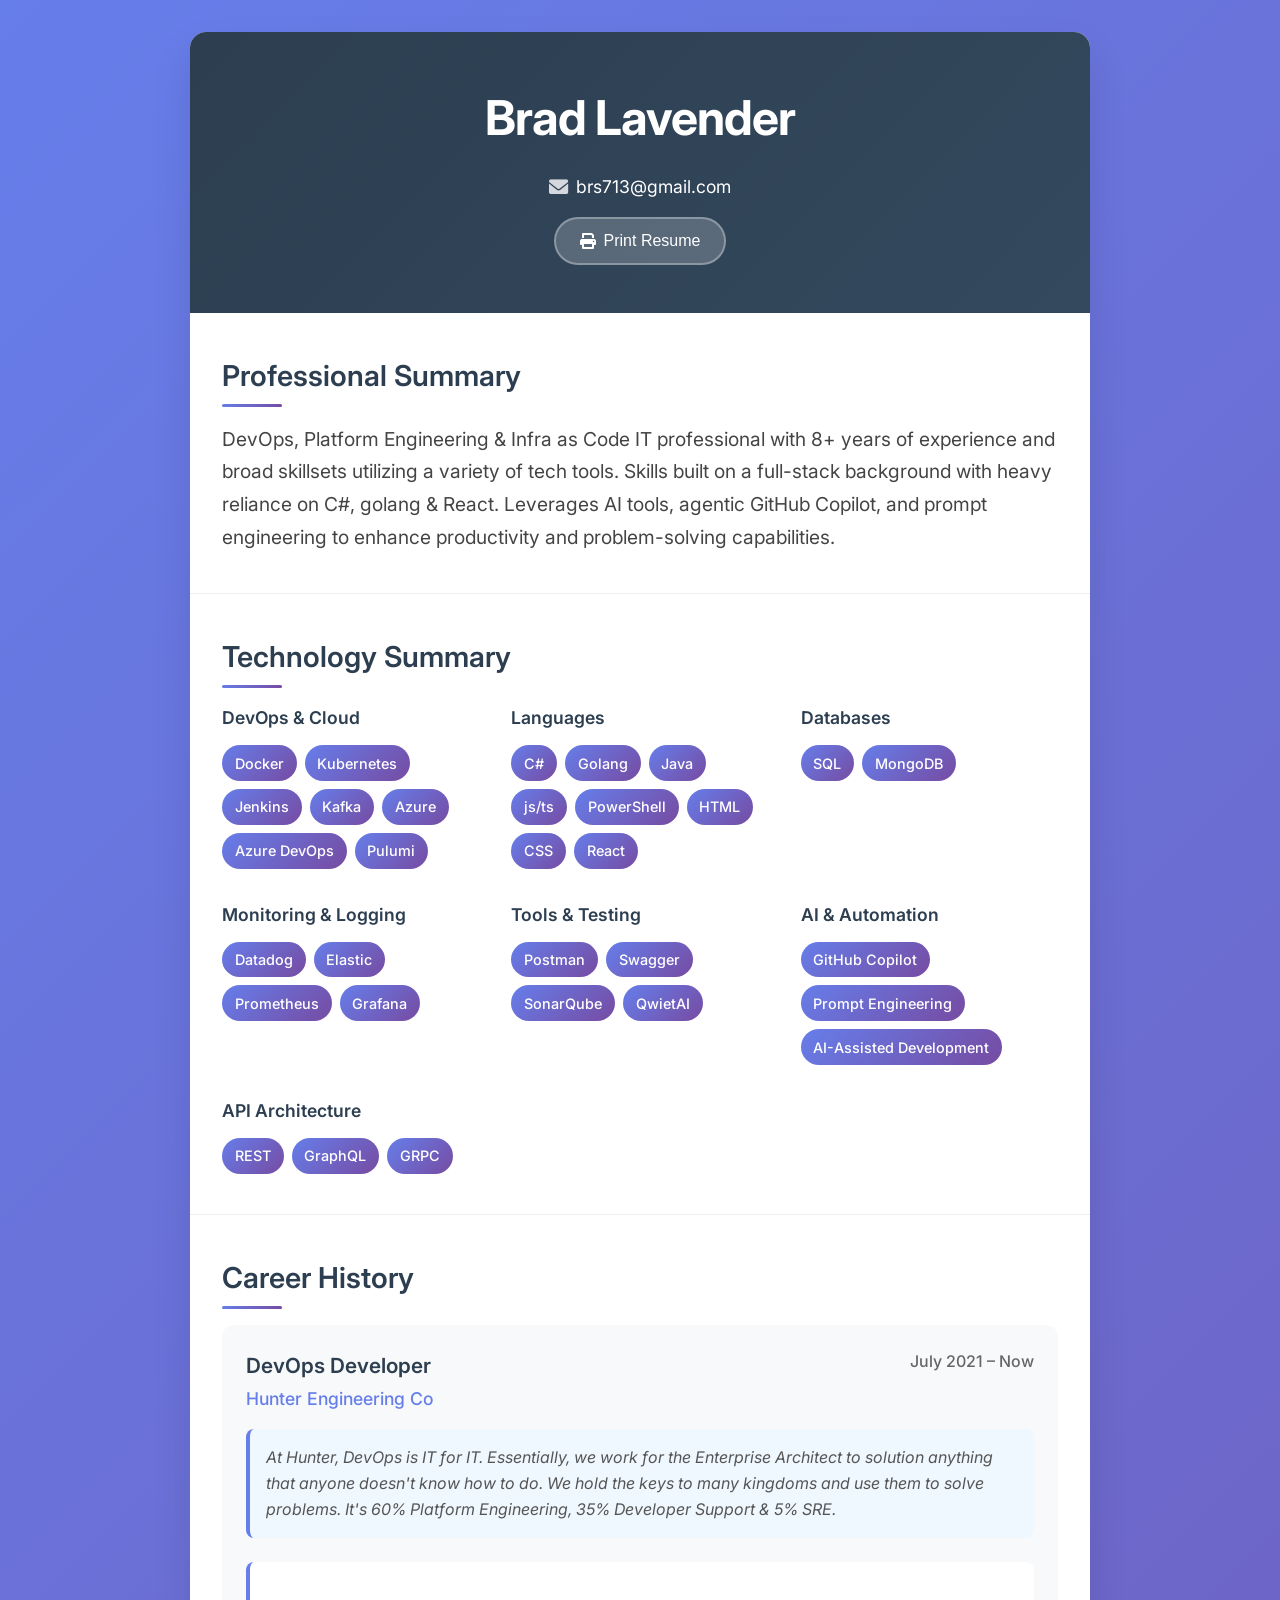
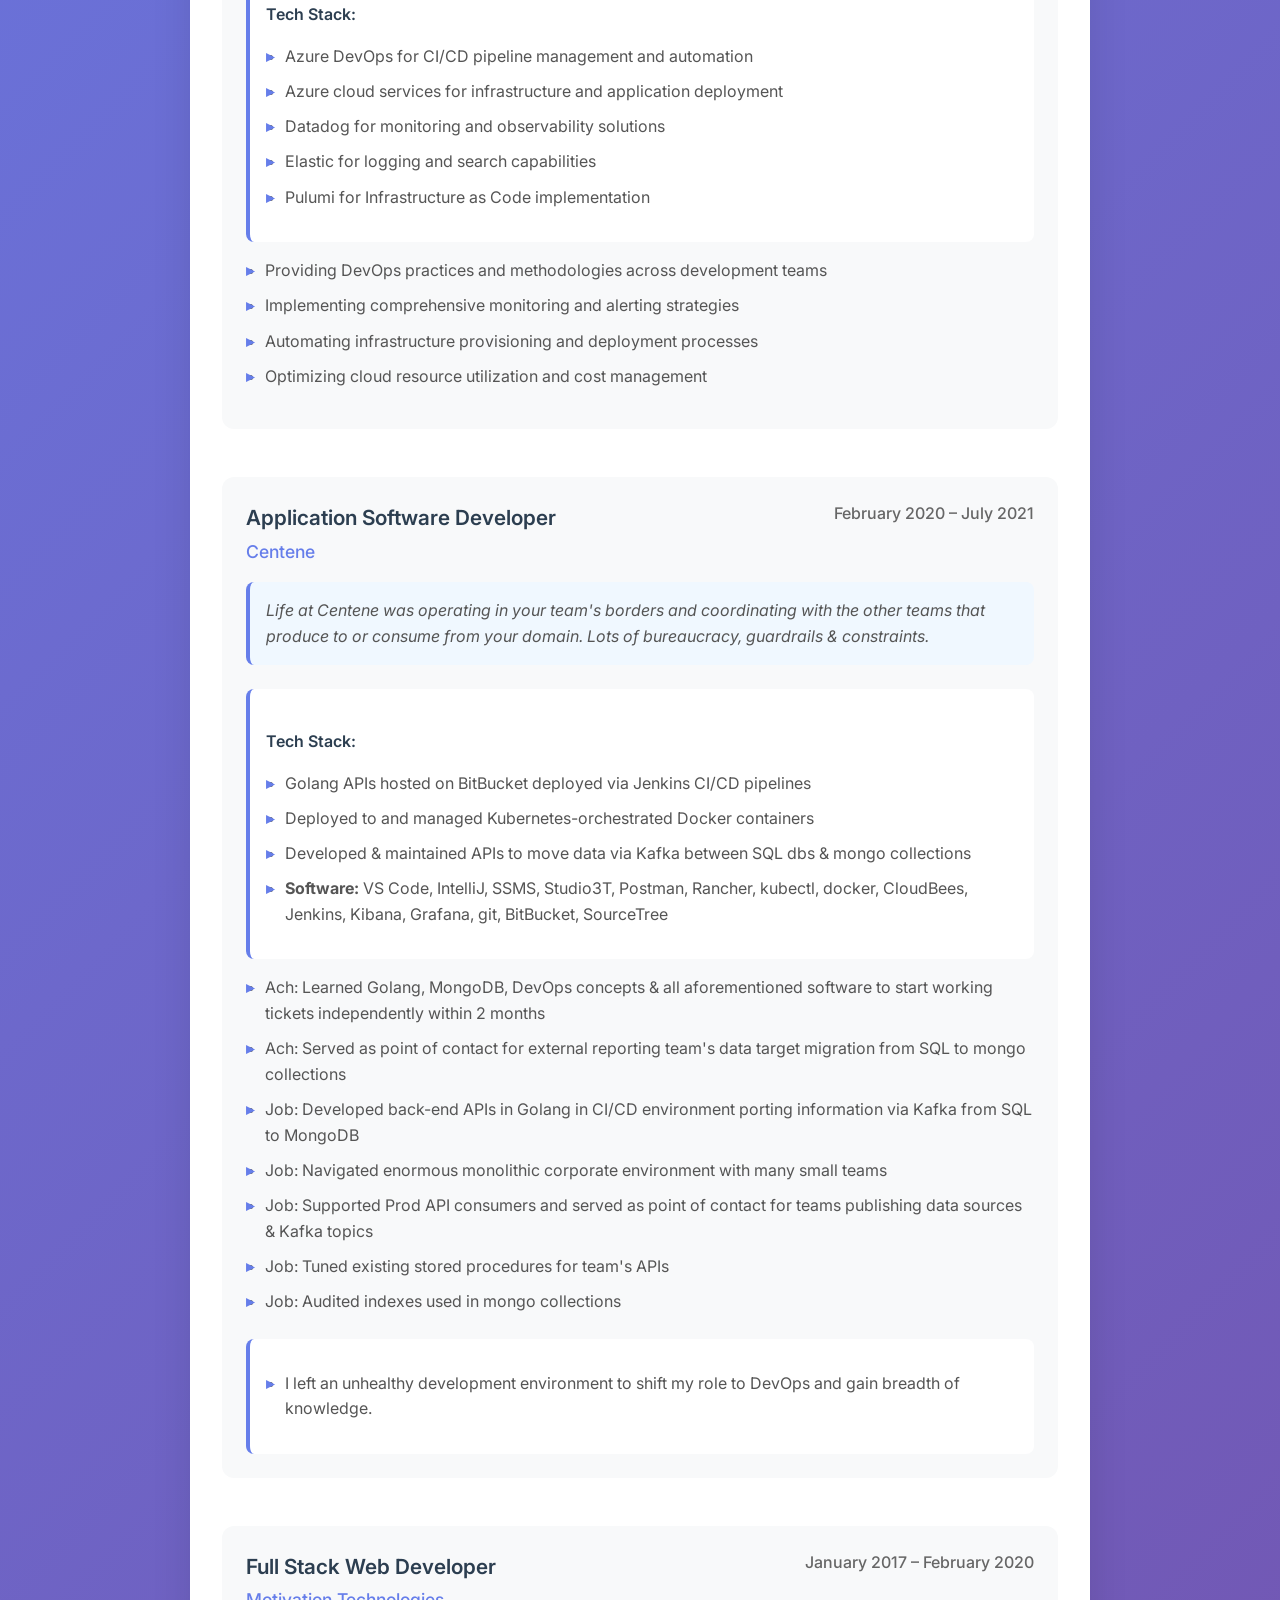
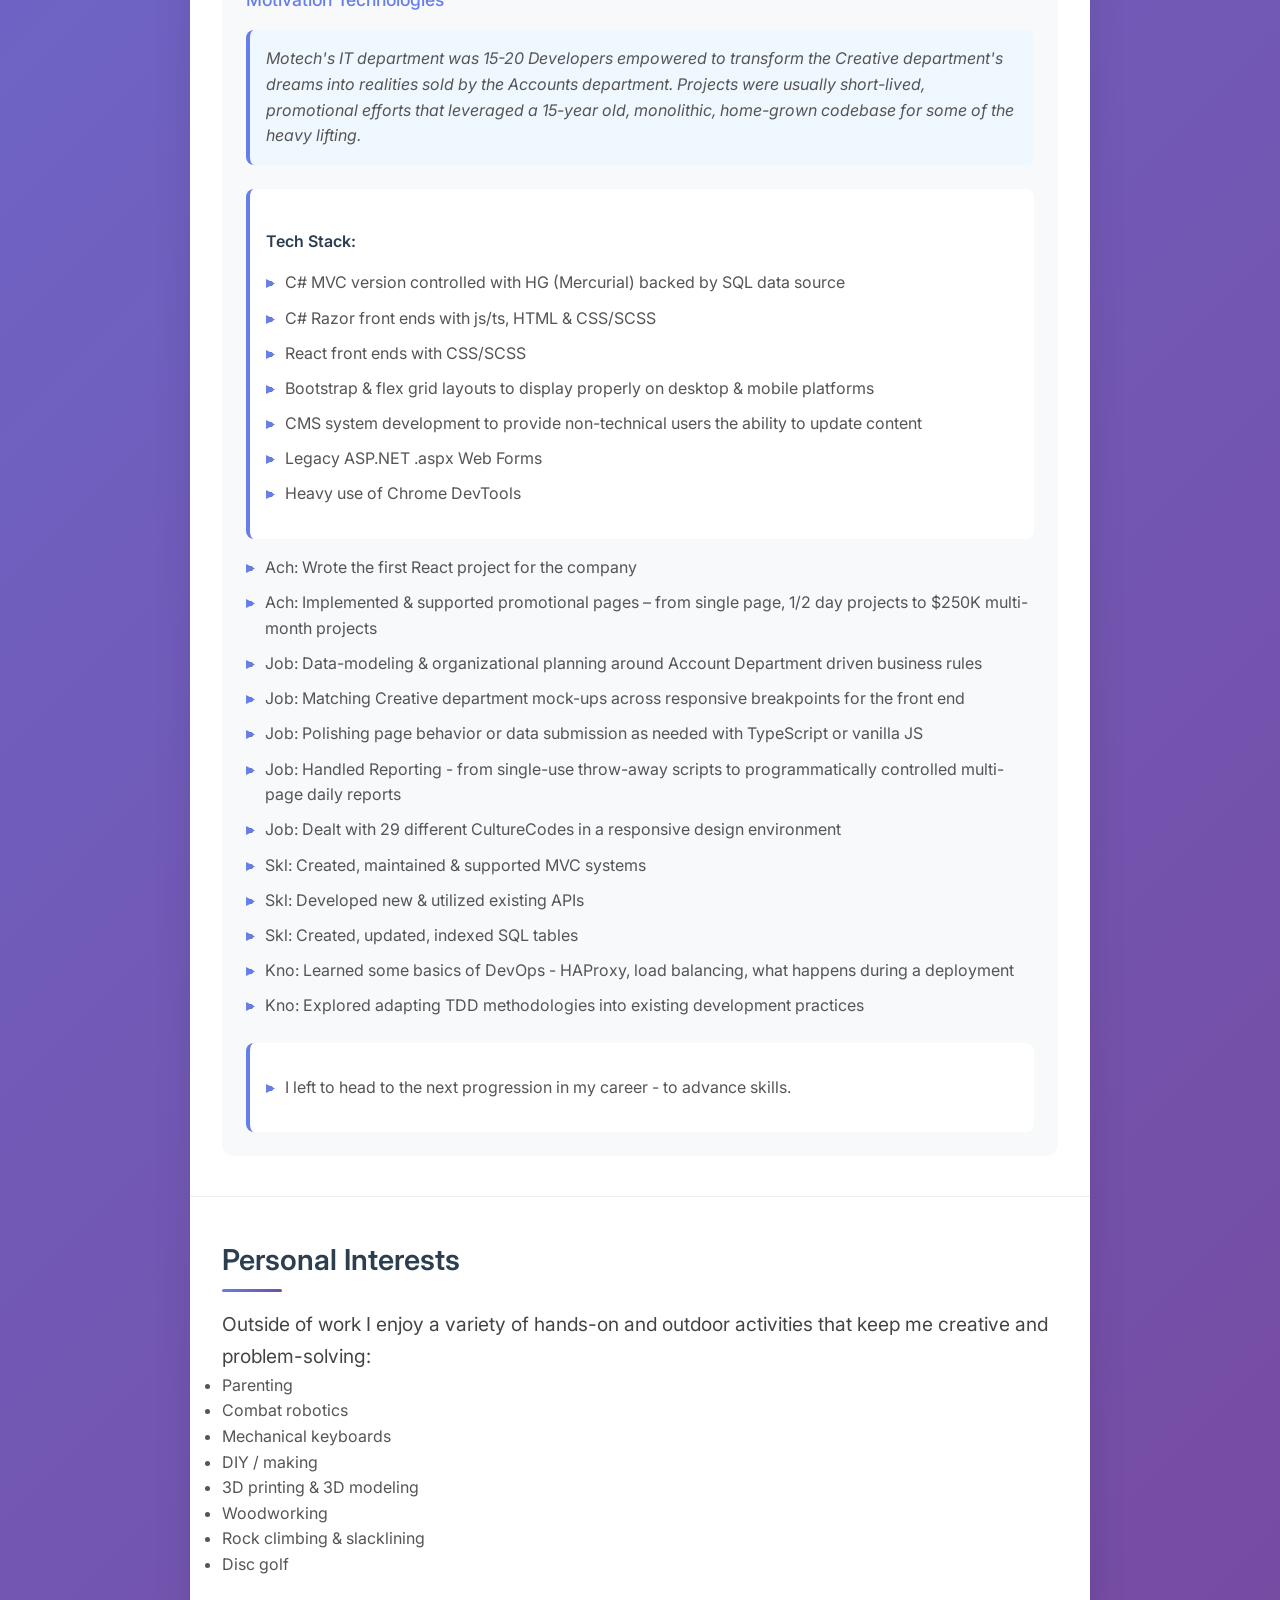
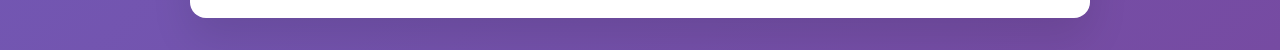
==== index.html @ 0de9e78f "updated" ====
<!DOCTYPE html>
<html lang="en">
<head>
    <meta charset="UTF-8">
    <meta name="viewport" content="width=device-width, initial-scale=1.0">
    <title>Brad Lavender - Full-Stack Developer</title>
    <link rel="stylesheet" href="styles.css">
    <link href="https://fonts.googleapis.com/css2?family=Inter:wght@300;400;500;600;700&display=swap" rel="stylesheet">
    <link rel="stylesheet" href="https://cdnjs.cloudflare.com/ajax/libs/font-awesome/6.0.0/css/all.min.css">
</head>
<body>
    <div class="container">
        <!-- Header Section -->
        <header class="header">
            <div class="header-content">
                <h1 class="name">Brad Lavender</h1>
                <div class="contact-info">
                    <div class="contact-item">
                        <i class="fas fa-envelope"></i>
                        <a href="mailto:brs713@gmail.com">brs713@gmail.com</a>
                    </div>
                </div>
            </div>
        </header>

        <!-- Professional Summary Section -->
        <section class="section">
            <h2 class="section-title">Professional Summary</h2>
            <div class="section-content">
                <p class="summary-text">
                    DevOps, Platform Engineering & Infra as Code IT professional with 8+ years of experience and broad skillsets utilizing a variety of tech tools. Skills built on a full-stack background with heavy reliance on C#, golang & React. Leverages AI tools, agentic GitHub Copilot, and prompt engineering to enhance productivity and problem-solving capabilities.
                </p>
            </div>
        </section>

        <!-- Technology Summary Section -->
        <section class="section">
            <h2 class="section-title">Technology Summary</h2>
            <div class="section-content">
                <div class="tech-grid">
                    <div class="tech-category">
                        <h3>DevOps & Cloud</h3>
                        <div class="tech-tags">
                            <span class="tech-tag">Docker</span>
                            <span class="tech-tag">Kubernetes</span>
                            <span class="tech-tag">Jenkins</span>
                            <span class="tech-tag">Kafka</span>
                            <span class="tech-tag">Azure</span>
                            <span class="tech-tag">Azure DevOps</span>
                            <span class="tech-tag">Pulumi</span>
                        </div>
                    </div>
                    <div class="tech-category">
                        <h3>Languages</h3>
                        <div class="tech-tags">
                            <span class="tech-tag">C#</span>
                            <span class="tech-tag">Golang</span>
                            <span class="tech-tag">Java</span>
                            <span class="tech-tag">js/ts</span>
                            <span class="tech-tag">PowerShell</span>
                            <span class="tech-tag">HTML</span>
                            <span class="tech-tag">CSS</span>
                            <span class="tech-tag">React</span>
                        </div>
                    </div>
                    <div class="tech-category">
                        <h3>Databases</h3>
                        <div class="tech-tags">
                            <span class="tech-tag">SQL</span>
                            <span class="tech-tag">MongoDB</span>
                        </div>
                    </div>
                    <div class="tech-category">
                        <h3>Monitoring & Logging</h3>
                        <div class="tech-tags">
                            <span class="tech-tag">Datadog</span>
                            <span class="tech-tag">Elastic</span>
                            <span class="tech-tag">Prometheus</span>
                            <span class="tech-tag">Grafana</span>
                        </div>
                    </div>
                    <div class="tech-category">
                        <h3>Tools & Testing</h3>
                        <div class="tech-tags">
                            <span class="tech-tag">Postman</span>
                            <span class="tech-tag">Swagger</span>
                            <span class="tech-tag">SonarQube</span>
                            <span class="tech-tag">QwietAI</span>
                        </div>
                    </div>
                    <div class="tech-category">
                        <h3>AI & Automation</h3>
                        <div class="tech-tags">
                            <span class="tech-tag">GitHub Copilot</span>
                            <span class="tech-tag">Prompt Engineering</span>
                            <span class="tech-tag">AI-Assisted Development</span>
                        </div>
                    </div>
                    <div class="tech-category">
                        <h3>API Architecture</h3>
                        <div class="tech-tags">
                            <span class="tech-tag">REST</span>
                            <span class="tech-tag">GraphQL</span>
                            <span class="tech-tag">GRPC</span>
                        </div>
                    </div>
                </div>
            </div>
        </section>

        <!-- Career History Section -->
        <section class="section">
            <h2 class="section-title">Career History</h2>
            <div class="section-content">
                <!-- Hunter Engineering Co Position -->
                <div class="job">
                    <div class="job-header">
                        <div class="job-title-company">
                            <h3 class="job-title">DevOps Developer</h3>
                            <h4 class="company">Hunter Engineering Co</h4>
                        </div>
                        <div class="job-date">July 2021 – Now</div>
                    </div>
                    <div class="job-content">
                        <p class="job-description">
                            At Hunter, DevOps is IT for IT. Essentially, we work for the Enterprise Architect to solution anything that anyone doesn't know how to do. We hold the keys to many kingdoms and use them to solve problems. It's 60% Platform Engineering, 35% Developer Support & 5% SRE.
                        </p>

                        <div class="tech-stack">
                            <h5>Tech Stack:</h5>
                            <ul class="tech-details">
                                <li>Azure DevOps for CI/CD pipeline management and automation</li>
                                <li>Azure cloud services for infrastructure and application deployment</li>
                                <li>Datadog for monitoring and observability solutions</li>
                                <li>Elastic for logging and search capabilities</li>
                                <li>Pulumi for Infrastructure as Code implementation</li>
                            </ul>
                        </div>

                        <ul class="achievements">
                            <li>Providing DevOps practices and methodologies across development teams</li>
                            <li>Implementing comprehensive monitoring and alerting strategies</li>
                            <li>Automating infrastructure provisioning and deployment processes</li>
                            <li>Optimizing cloud resource utilization and cost management</li>
                        </ul>
                    </div>
                </div>

                <!-- Centene Position -->
                <div class="job">
                    <div class="job-header">
                        <div class="job-title-company">
                            <h3 class="job-title">Application Software Developer</h3>
                            <h4 class="company">Centene</h4>
                        </div>
                        <div class="job-date">February 2020 – July 2021</div>
                    </div>
                    <div class="job-content">
                        <p class="job-description">
                            Life at Centene was operating in your team's borders and coordinating with the other teams that produce to or consume from your domain. Lots of bureaucracy, guardrails & constraints.
                        </p>

                        <div class="tech-stack">
                            <h5>Tech Stack:</h5>
                            <ul class="tech-details">
                                <li>Golang APIs hosted on BitBucket deployed via Jenkins CI/CD pipelines</li>
                                <li>Deployed to and managed Kubernetes-orchestrated Docker containers</li>
                                <li>Developed & maintained APIs to move data via Kafka between SQL dbs & mongo collections</li>
                                <li><strong>Software:</strong> VS Code, IntelliJ, SSMS, Studio3T, Postman, Rancher, kubectl, docker, CloudBees, Jenkins, Kibana, Grafana, git, BitBucket, SourceTree</li>
                            </ul>
                        </div>

                        <ul class="achievements">
                            <li>Ach:  Learned Golang, MongoDB, DevOps concepts & all aforementioned software to start working tickets independently within 2 months</li>
                            <li>Ach:  Served as point of contact for external reporting team's data target migration from SQL to mongo collections</li>
                            <li>Job:  Developed back-end APIs in Golang in CI/CD environment porting information via Kafka from SQL to MongoDB</li>
                            <li>Job:  Navigated enormous monolithic corporate environment with many small teams</li>
                            <li>Job:  Supported Prod API consumers and served as point of contact for teams publishing data sources & Kafka topics</li>
                            <li>Job:  Tuned existing stored procedures for team's APIs</li>
                            <li>Job:  Audited indexes used in mongo collections</li>
                        </ul>
                        <div class="tech-stack">
                            <ul class="achievements">
                                <li>I left an unhealthy development environment to shift my role to DevOps and gain breadth of knowledge.</li>
                            </ul>
                        </div>
                    </div>
                </div>

                <!-- Motivation Technologies Position -->
                <div class="job">
                    <div class="job-header">
                        <div class="job-title-company">
                            <h3 class="job-title">Full Stack Web Developer</h3>
                            <h4 class="company">Motivation Technologies</h4>
                        </div>
                        <div class="job-date">January 2017 – February 2020</div>
                    </div>
                    <div class="job-content">
                        <p class="job-description">
                            Motech's IT department was 15-20 Developers empowered to transform the Creative department's dreams into realities sold by the Accounts department. Projects were usually short-lived, promotional efforts that leveraged a 15-year old, monolithic, home-grown codebase for some of the heavy lifting.
                        </p>

                        <div class="tech-stack">
                            <h5>Tech Stack:</h5>
                            <ul class="tech-details">
                                <li>C# MVC version controlled with HG (Mercurial) backed by SQL data source</li>
                                <li>C# Razor front ends with js/ts, HTML & CSS/SCSS</li>
                                <li>React front ends with CSS/SCSS</li>
                                <li>Bootstrap & flex grid layouts to display properly on desktop & mobile platforms</li>
                                <li>CMS system development to provide non-technical users the ability to update content</li>
                                <li>Legacy ASP.NET .aspx Web Forms</li>
                                <li>Heavy use of Chrome DevTools</li>
                            </ul>
                        </div>

                        <ul class="achievements">
                            <li>Ach:  Wrote the first React project for the company</li>
                            <li>Ach:  Implemented & supported promotional pages – from single page, 1/2 day projects to $250K multi-month projects</li>
                            <li>Job:  Data-modeling & organizational planning around Account Department driven business rules</li>
                            <li>Job:  Matching Creative department mock-ups across responsive breakpoints for the front end</li>
                            <li>Job:  Polishing page behavior or data submission as needed with TypeScript or vanilla JS</li>
                            <li>Job:  Handled Reporting - from single-use throw-away scripts to programmatically controlled multi-page daily reports</li>
                            <li>Job:  Dealt with 29 different CultureCodes in a responsive design environment</li>
                            <li>Skl:  Created, maintained & supported MVC systems</li>
                            <li>Skl:  Developed new & utilized existing APIs</li>
                            <li>Skl:  Created, updated, indexed SQL tables</li>
                            <!-- <li>Developing needed queries and passing data through the service layer via new or existing APIs</li> -->
                            <!-- <li>Assembling API-retrieved data in the controller to a view model to C# Razor partials & helpers</li> -->
                            <!-- <li>Utilizing APIs to retrieve data from the back-end, formatting & passing to the C# Razor front-end</li> -->
                            <li>Kno:  Learned some basics of DevOps - HAProxy, load balancing, what happens during a deployment</li>
                            <li>Kno:  Explored adapting TDD methodologies into existing development practices</li>
                            <!-- <li>Worked on a small team to field support and new developmental concerns for the largest geographical region</li> -->
                            <!-- <li>Worked with larger interdepartmental teams to address worldwide issues</li> -->
                            <!-- <li>Utilized and developed proprietary CMS tools to facilitate site administration</li> -->
                            <!-- <li>Coded pages with a focus on responsive web design</li> -->
                        </ul>
                        <div class="tech-stack">
                            <ul class="achievements">
                                <li>I left to head to the next progression in my career - to advance skills.</li>
                            </ul>
                        </div>

                    </div>
                </div>
            </div>
                </section>

                <!-- Personal Interests Section -->
                <section class="section">
                    <h2 class="section-title">Personal Interests</h2>
                    <div class="section-content">
                        <p class="summary-text">Outside of work I enjoy a variety of hands-on and outdoor activities that keep me creative and problem-solving:</p>
                        <ul class="hobbies">
                            <li>Parenting</li>
                            <li>Combat robotics</li>
                            <li>Mechanical keyboards</li>
                            <li>DIY / making</li>
                            <li>3D printing &amp; 3D modeling</li>
                            <li>Woodworking</li>
                            <li>Rock climbing &amp; slacklining</li>
                            <li>Disc golf</li>
                        </ul>
                    </div>
                </section>
            </div>

    <script src="script.js"></script>
</body>
</html>
---- styles.css ----
/* Reset and Base Styles */
* {
    margin: 0;
    padding: 0;
    box-sizing: border-box;
}

body {
    font-family: 'Inter', -apple-system, BlinkMacSystemFont, 'Segoe UI', Roboto, sans-serif;
    line-height: 1.6;
    color: #333;
    background: linear-gradient(135deg, #667eea 0%, #764ba2 100%);
    min-height: 100vh;
    padding: 2rem 1rem;
}

.container {
    max-width: 900px;
    margin: 0 auto;
    background: white;
    border-radius: 16px;
    box-shadow: 0 20px 40px rgba(0, 0, 0, 0.1);
    overflow: hidden;
    animation: fadeInUp 0.8s ease-out;
}

@keyframes fadeInUp {
    from {
        opacity: 0;
        transform: translateY(30px);
    }
    to {
        opacity: 1;
        transform: translateY(0);
    }
}

/* Header Styles */
.header {
    background: linear-gradient(135deg, #2c3e50 0%, #34495e 100%);
    color: white;
    padding: 3rem 2rem;
    text-align: center;
}

.header-content {
    max-width: 600px;
    margin: 0 auto;
}

.name {
    font-size: 3rem;
    font-weight: 700;
    margin-bottom: 1rem;
    letter-spacing: -0.02em;
}

.contact-info {
    display: flex;
    justify-content: center;
    gap: 2rem;
    flex-wrap: wrap;
}

.contact-item {
    display: flex;
    align-items: center;
    gap: 0.5rem;
    font-size: 1.1rem;
}

.contact-item i {
    font-size: 1.2rem;
    opacity: 0.8;
}

.contact-item a {
    color: white;
    text-decoration: none;
    transition: all 0.3s ease;
}

.contact-item a:hover {
    opacity: 0.8;
    transform: translateY(-1px);
}

/* Section Styles */
.section {
    padding: 2.5rem 2rem;
    border-bottom: 1px solid #eee;
}

.section:last-child {
    border-bottom: none;
}

.section-title {
    font-size: 1.8rem;
    font-weight: 600;
    color: #2c3e50;
    margin-bottom: 1.5rem;
    position: relative;
    display: inline-block;
}

.section-title::after {
    content: '';
    position: absolute;
    bottom: -8px;
    left: 0;
    width: 60px;
    height: 3px;
    background: linear-gradient(135deg, #667eea, #764ba2);
    border-radius: 2px;
}

.section-content {
    color: #555;
}

/* Professional Summary */
.summary-text {
    font-size: 1.2rem;
    line-height: 1.7;
    color: #444;
    font-weight: 400;
}

/* Technology Summary */
.tech-grid {
    display: grid;
    grid-template-columns: repeat(auto-fit, minmax(200px, 1fr));
    gap: 2rem;
}

.tech-category h3 {
    font-size: 1.1rem;
    font-weight: 600;
    color: #2c3e50;
    margin-bottom: 0.8rem;
}

.tech-tags {
    display: flex;
    flex-wrap: wrap;
    gap: 0.5rem;
}

.tech-tag {
    background: linear-gradient(135deg, #667eea, #764ba2);
    color: white;
    padding: 0.4rem 0.8rem;
    border-radius: 20px;
    font-size: 0.9rem;
    font-weight: 500;
    transition: all 0.3s ease;
}

.tech-tag:hover {
    transform: translateY(-2px);
    box-shadow: 0 4px 8px rgba(102, 126, 234, 0.3);
}

/* Career History */
.job {
    margin-bottom: 3rem;
    padding: 1.5rem;
    border-radius: 12px;
    background: #f8f9fa;
    transition: all 0.3s ease;
}

.job:hover {
    transform: translateY(-2px);
    box-shadow: 0 8px 16px rgba(0, 0, 0, 0.1);
}

.job:last-child {
    margin-bottom: 0;
}

.job-header {
    display: flex;
    justify-content: space-between;
    align-items: flex-start;
    margin-bottom: 1rem;
    flex-wrap: wrap;
    gap: 1rem;
}

.job-title {
    font-size: 1.3rem;
    font-weight: 600;
    color: #2c3e50;
    margin-bottom: 0.2rem;
}

.company {
    font-size: 1.1rem;
    font-weight: 500;
    color: #667eea;
}

.job-date {
    font-size: 1rem;
    color: #666;
    font-weight: 500;
    white-space: nowrap;
}

.job-content h5 {
    font-size: 1rem;
    font-weight: 600;
    color: #2c3e50;
    margin: 1.5rem 0 0.5rem 0;
}

.achievements,
.tech-details,
.method-details {
    margin: 1rem 0;
    padding-left: 1.2rem;
}

.achievements li,
.tech-details li,
.method-details li {
    margin-bottom: 0.6rem;
    line-height: 1.6;
    position: relative;
}

.achievements li::before,
.tech-details li::before,
.method-details li::before {
    content: '▸';
    color: #667eea;
    font-weight: bold;
    position: absolute;
    left: -1.2rem;
    top: 0;
}

.tech-stack,
.methodology,
.tech-details-section {
    margin-top: 1.5rem;
    padding: 1rem;
    background: white;
    border-radius: 8px;
    border-left: 4px solid #667eea;
}

.job-description {
    font-style: italic;
    color: #555;
    background: #f0f8ff;
    padding: 1rem;
    border-radius: 8px;
    border-left: 4px solid #667eea;
    margin-bottom: 1.5rem;
    line-height: 1.6;
}

/* Responsive Design */
@media (max-width: 768px) {
    body {
        padding: 1rem 0.5rem;
    }

    .container {
        border-radius: 8px;
    }

    .header {
        padding: 2rem 1rem;
    }

    .name {
        font-size: 2.2rem;
    }

    .contact-info {
        flex-direction: column;
        gap: 1rem;
    }

    .section {
        padding: 2rem 1rem;
    }

    .section-title {
        font-size: 1.5rem;
    }

    .tech-grid {
        grid-template-columns: 1fr;
        gap: 1.5rem;
    }

    .job-header {
        flex-direction: column;
        align-items: flex-start;
    }

    .job-date {
        font-size: 0.9rem;
    }
}

@media (max-width: 480px) {
    .name {
        font-size: 1.8rem;
    }

    .section {
        padding: 1.5rem 0.8rem;
    }

    .job {
        padding: 1rem;
    }
}

/* Print Styles */
@media print {
    body {
        background: white;
        padding: 0;
    }

    .container {
        box-shadow: none;
        border-radius: 0;
    }

    .header {
        background: #2c3e50 !important;
        -webkit-print-color-adjust: exact;
        print-color-adjust: exact;
    }

    .tech-tag {
        background: #667eea !important;
        -webkit-print-color-adjust: exact;
        print-color-adjust: exact;
    }

    .job:hover {
        transform: none;
        box-shadow: none;
    }
}
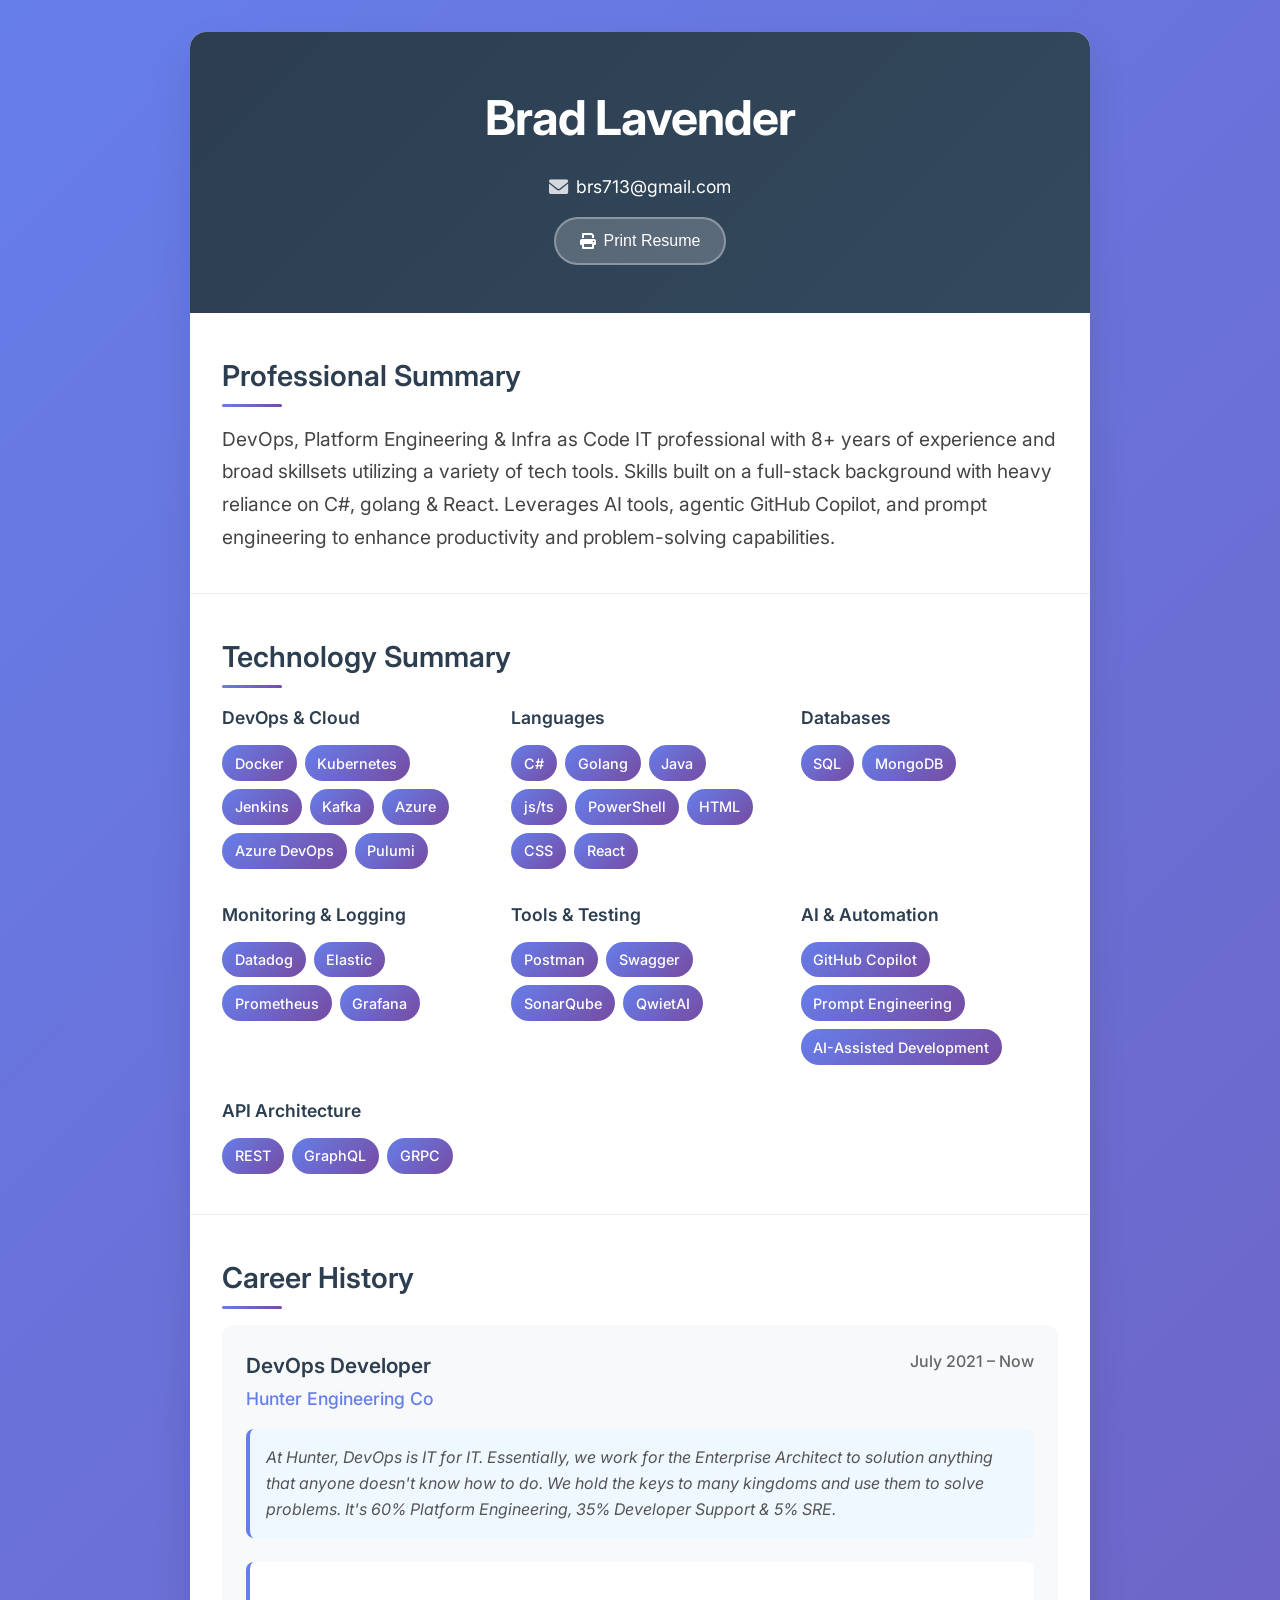
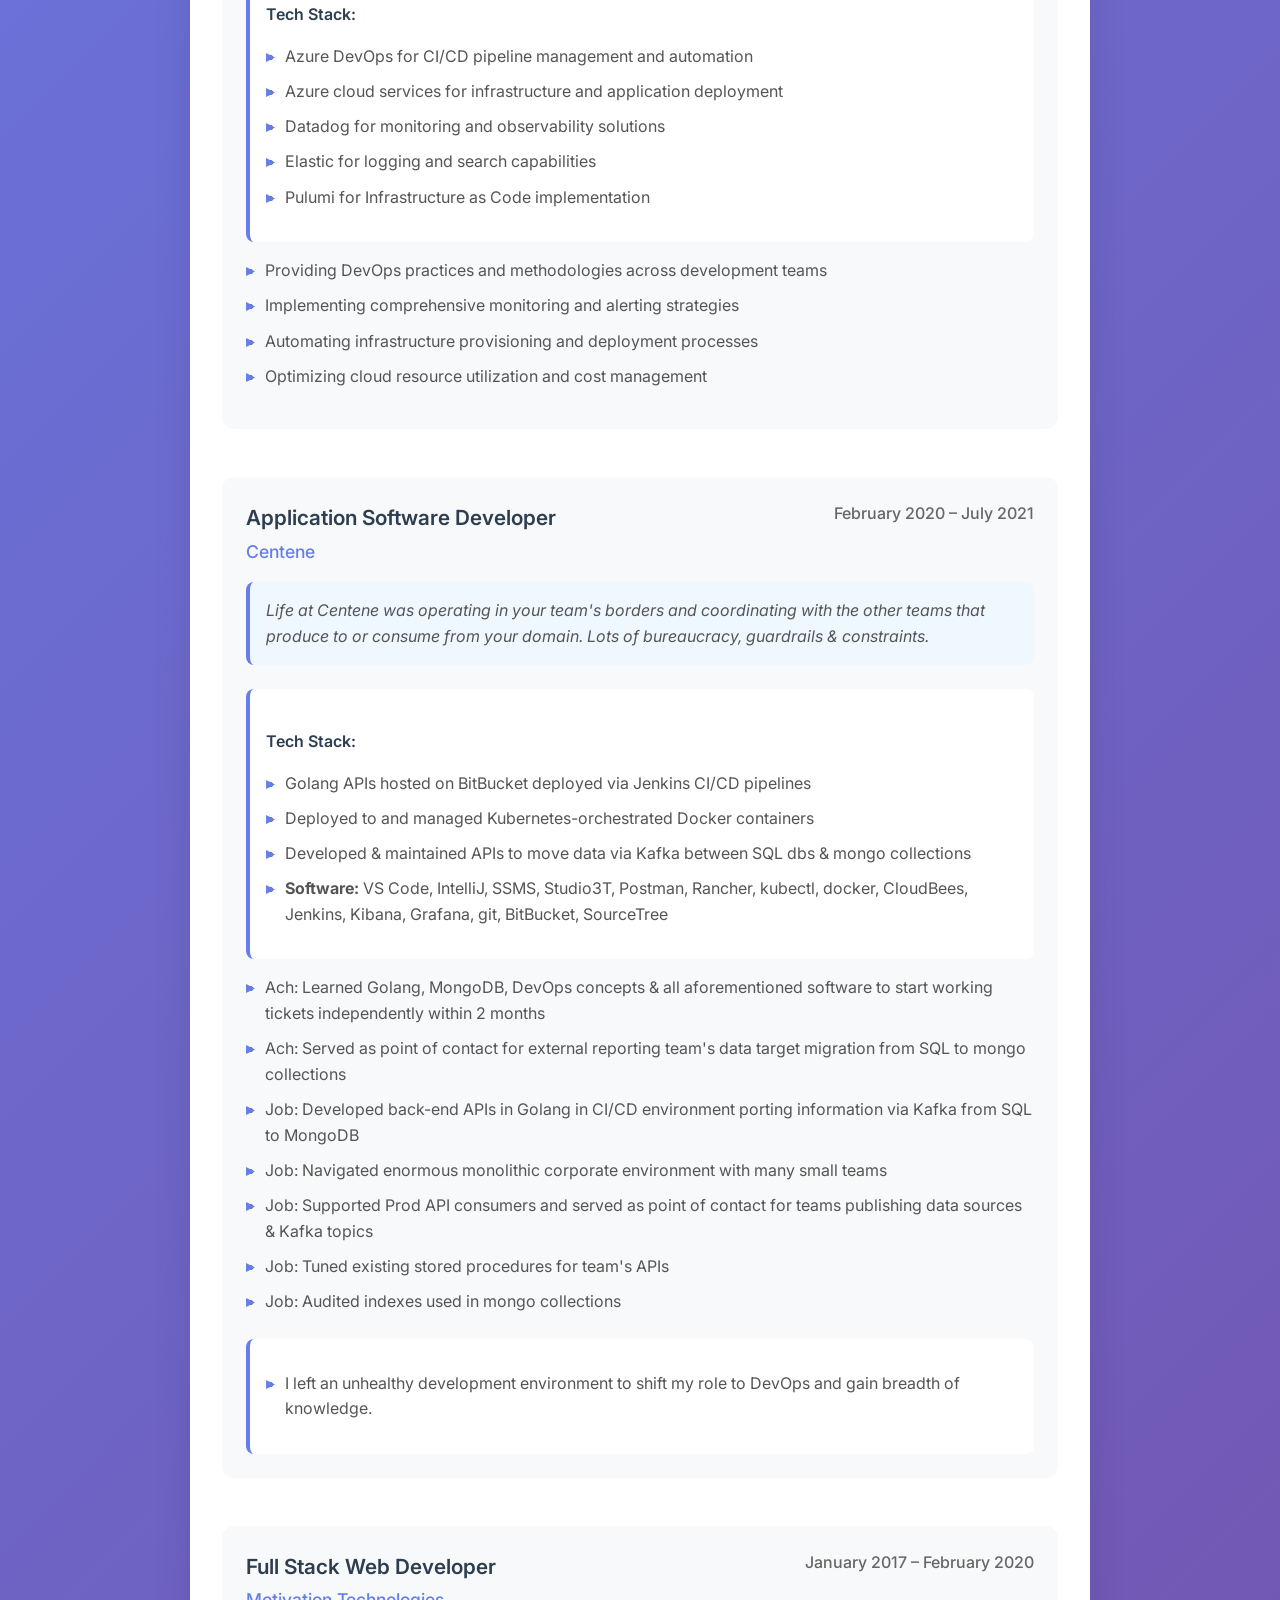
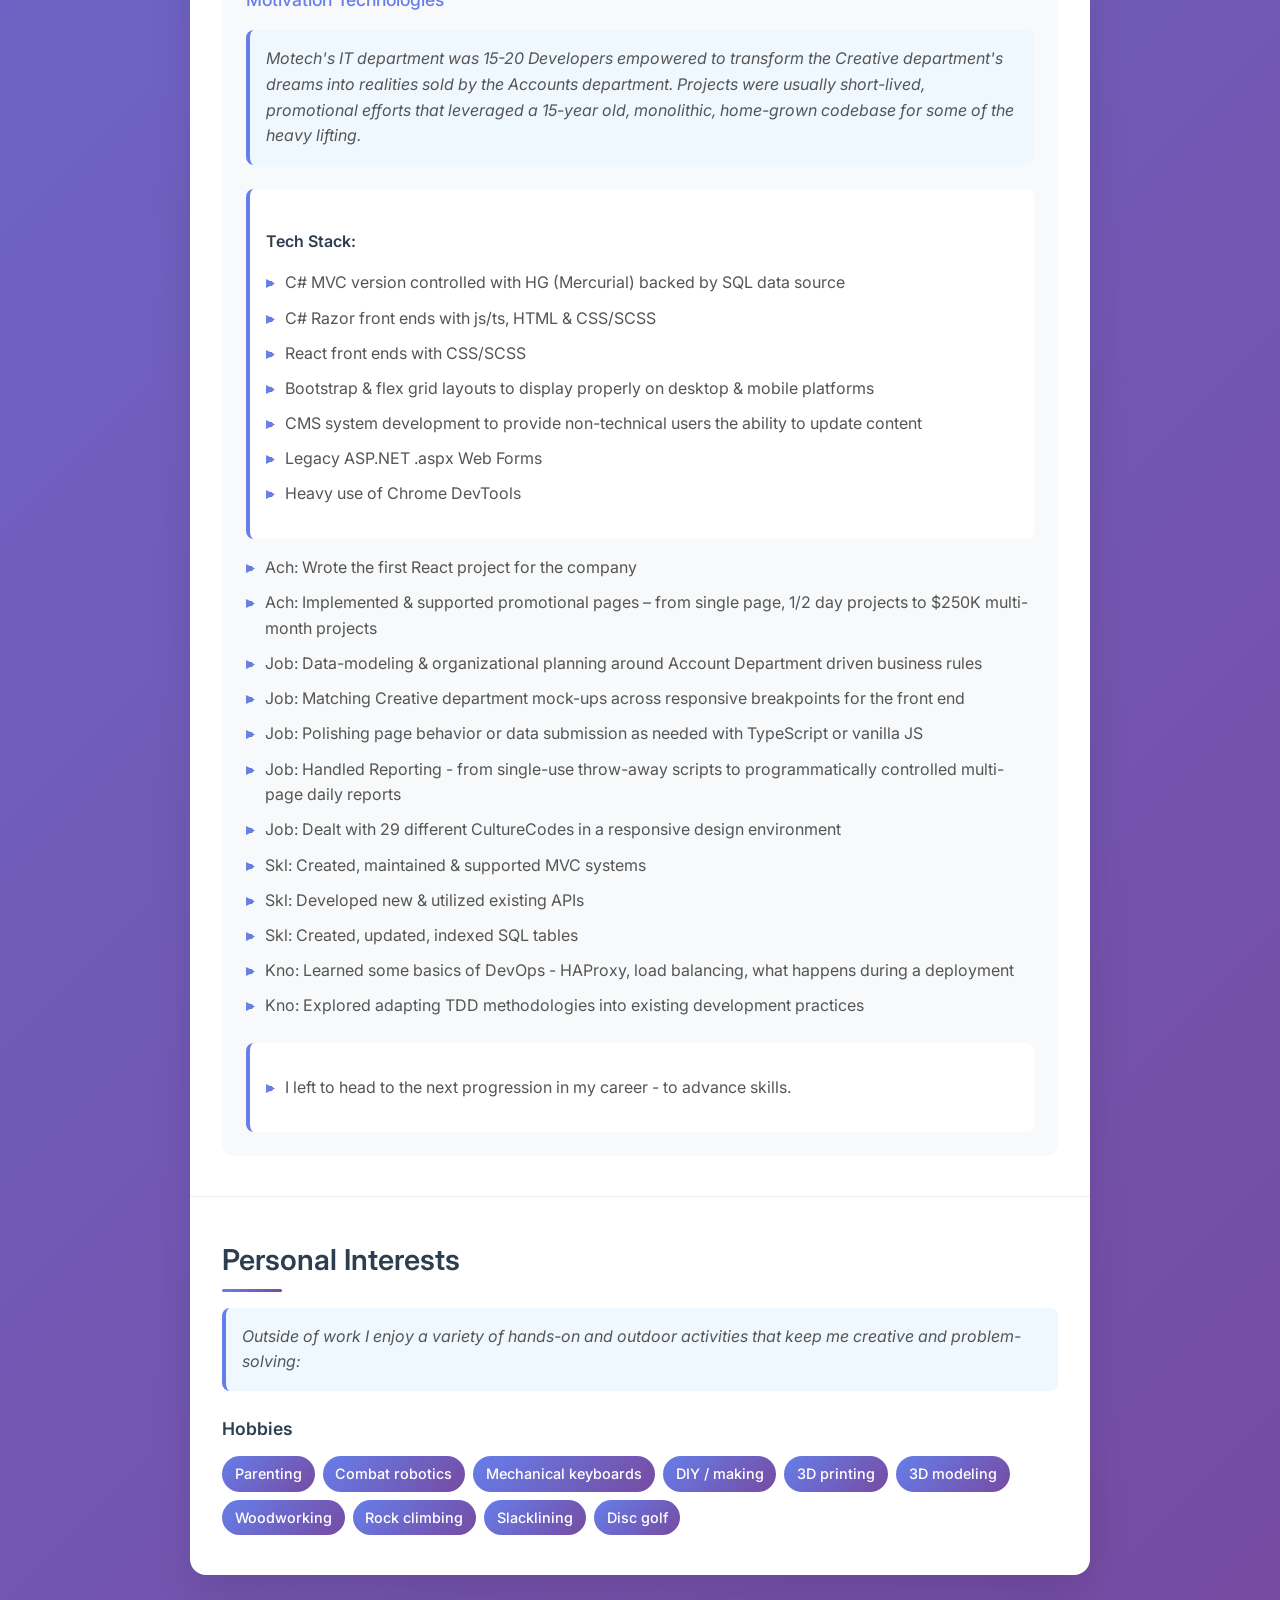
==== commit 72ac3b58: "Style Personal Interests: use job-description for intro and company style for 'Hobbies' heading" ====
--- a/index.html
+++ b/index.html
@@ -247,20 +247,27 @@
                 </section>
 
                 <!-- Personal Interests Section -->
-                <section class="section">
+                <section class="section personal-interests">
                     <h2 class="section-title">Personal Interests</h2>
                     <div class="section-content">
-                        <p class="summary-text">Outside of work I enjoy a variety of hands-on and outdoor activities that keep me creative and problem-solving:</p>
-                        <ul class="hobbies">
-                            <li>Parenting</li>
-                            <li>Combat robotics</li>
-                            <li>Mechanical keyboards</li>
-                            <li>DIY / making</li>
-                            <li>3D printing &amp; 3D modeling</li>
-                            <li>Woodworking</li>
-                            <li>Rock climbing &amp; slacklining</li>
-                            <li>Disc golf</li>
-                        </ul>
+                        <p class="job-description">Outside of work I enjoy a variety of hands-on and outdoor activities that keep me creative and problem-solving:</p>
+                        <div class="tech-grid">
+                            <div class="tech-category">
+                                <h3 class="company">Hobbies</h3>
+                                <div class="tech-tags">
+                                    <span class="tech-tag">Parenting</span>
+                                    <span class="tech-tag">Combat robotics</span>
+                                    <span class="tech-tag">Mechanical keyboards</span>
+                                    <span class="tech-tag">DIY / making</span>
+                                    <span class="tech-tag">3D printing</span>
+                                    <span class="tech-tag">3D modeling</span>
+                                    <span class="tech-tag">Woodworking</span>
+                                    <span class="tech-tag">Rock climbing</span>
+                                    <span class="tech-tag">Slacklining</span>
+                                    <span class="tech-tag">Disc golf</span>
+                                </div>
+                            </div>
+                        </div>
                     </div>
                 </section>
             </div>
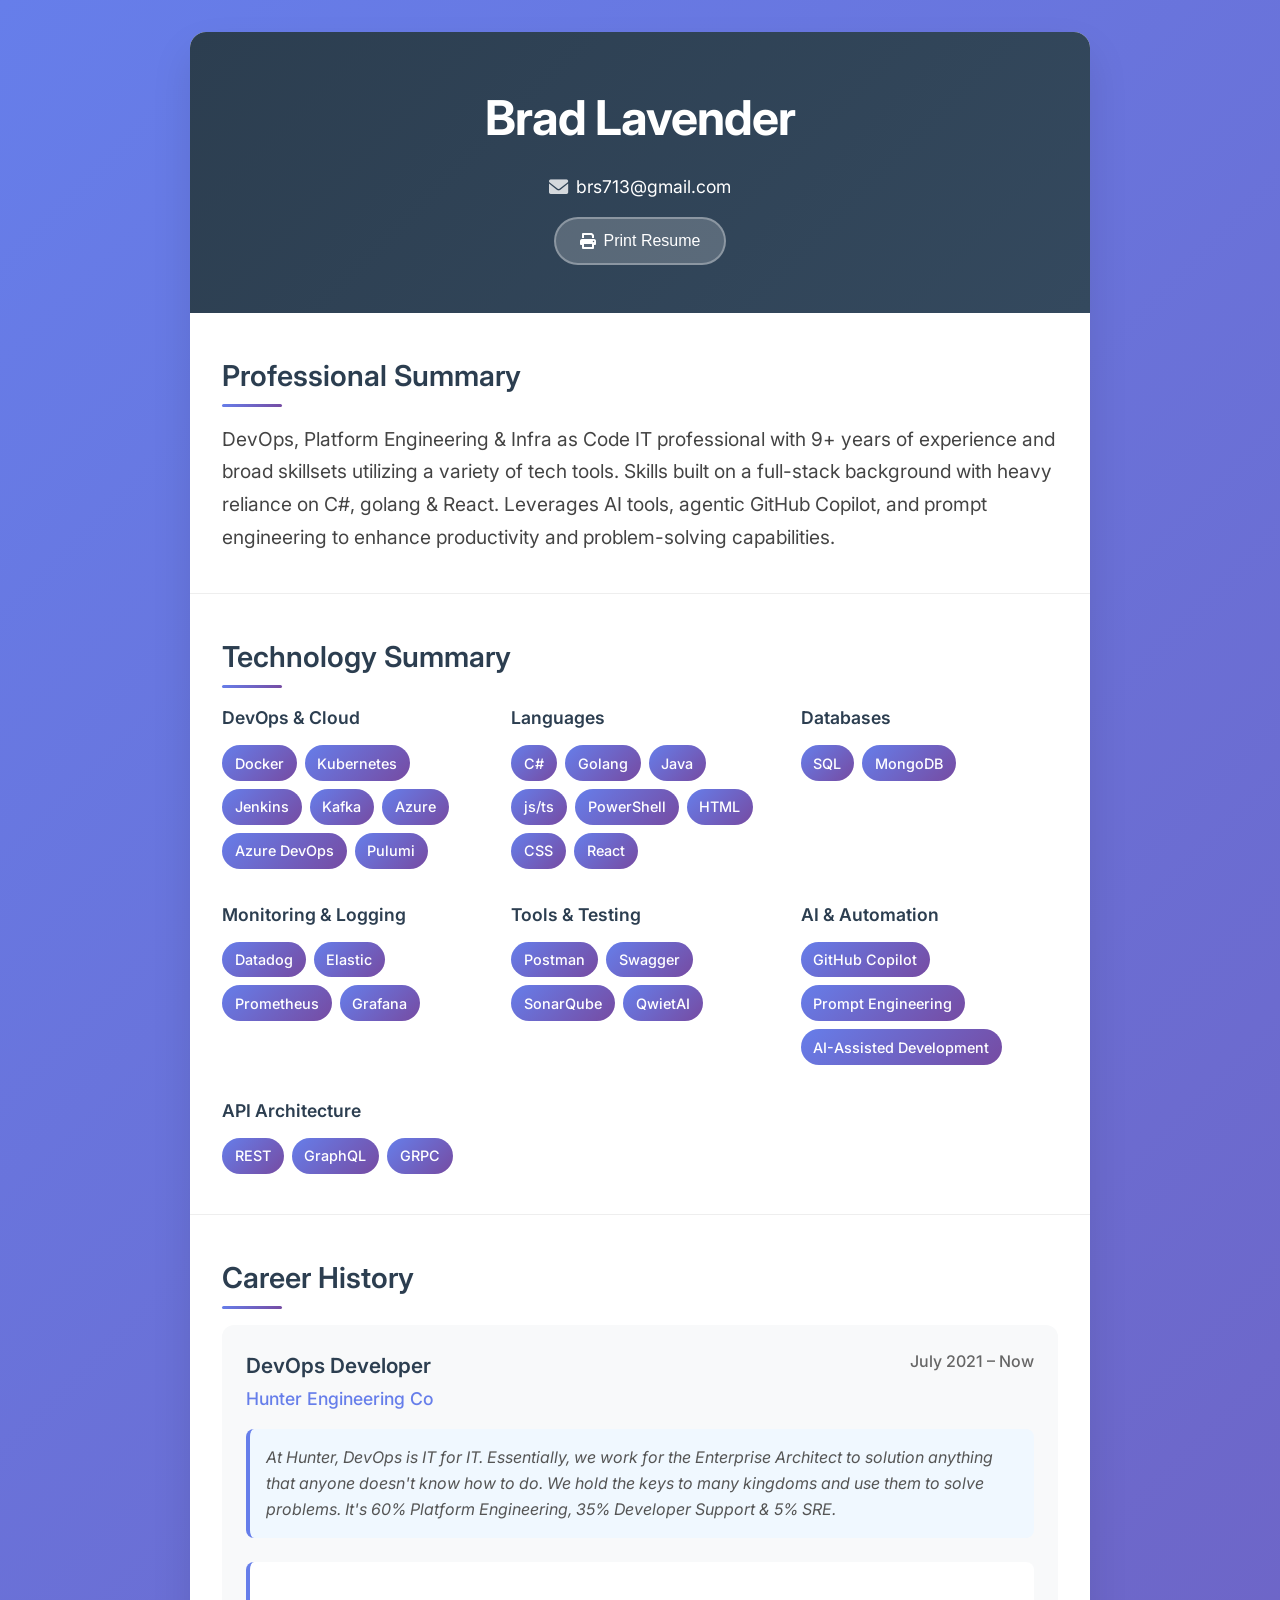
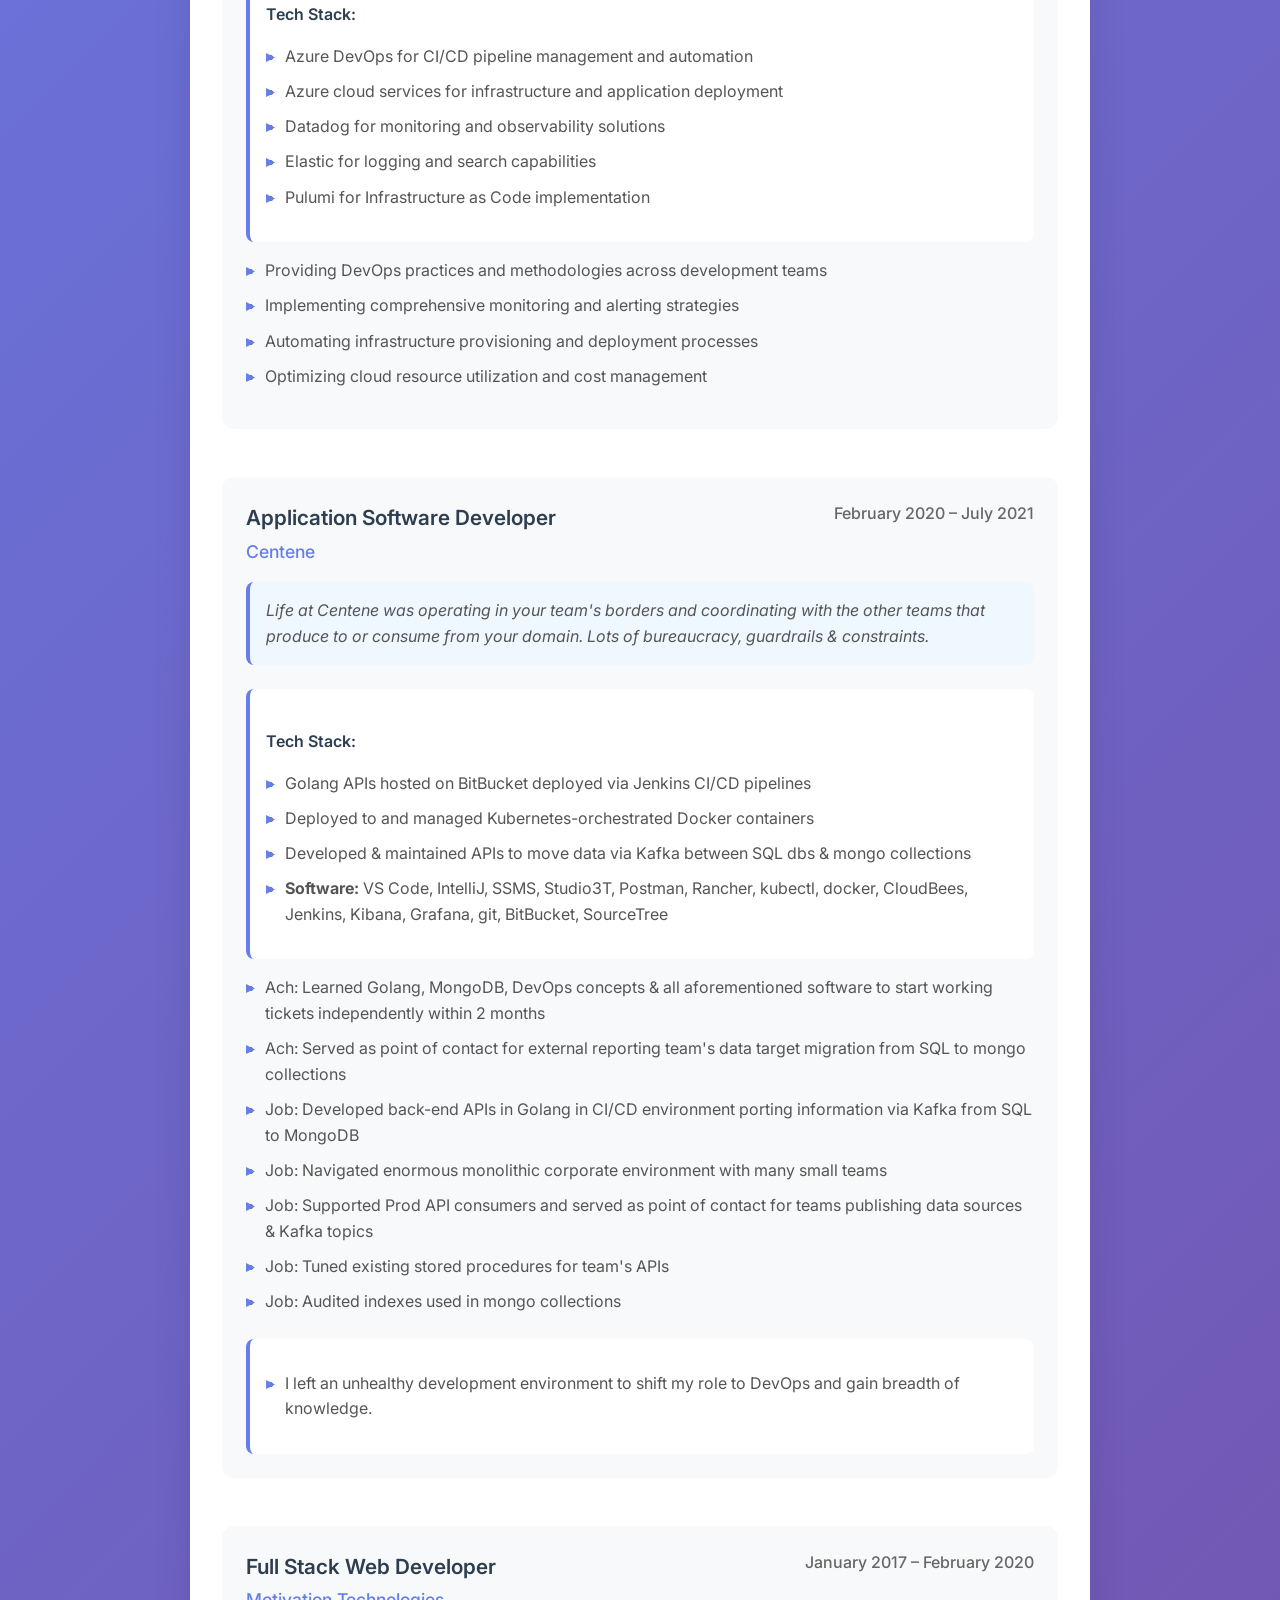
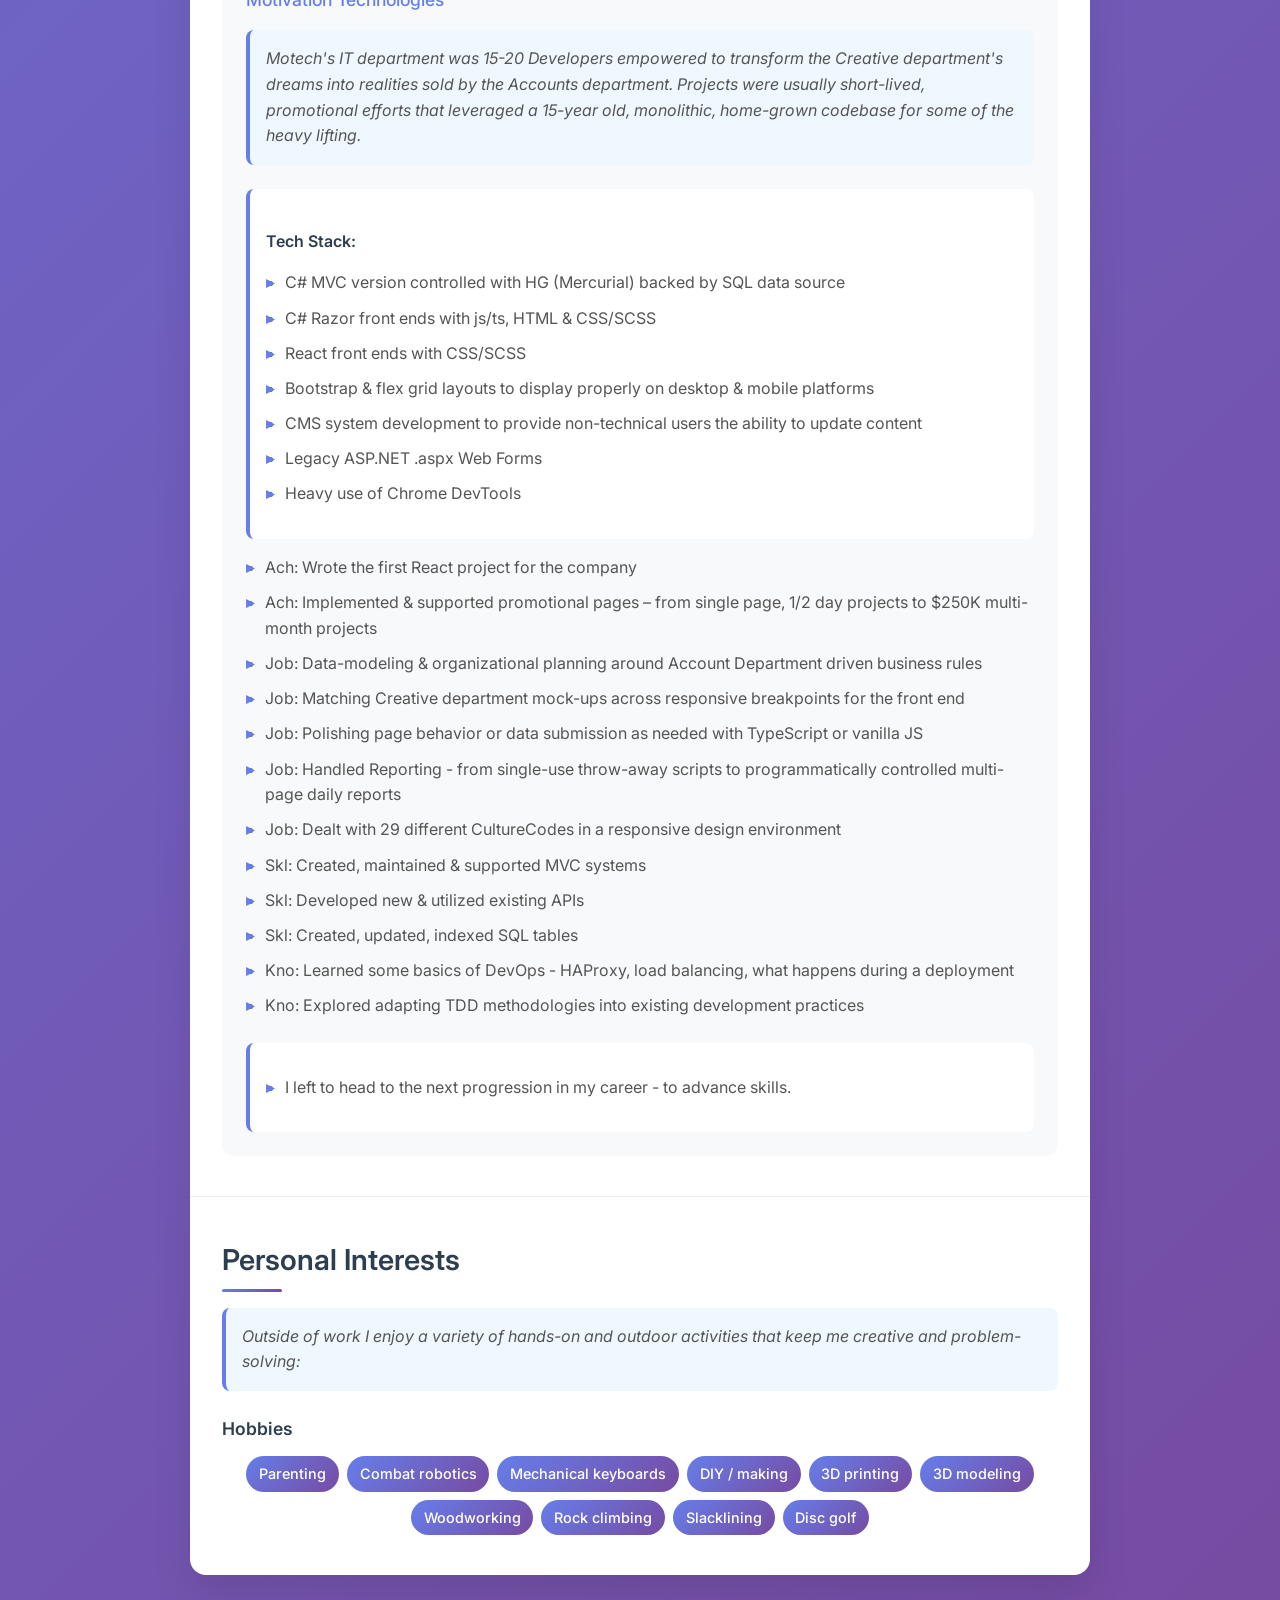
==== commit c5cbae91: "9 years; styles" ====
--- a/index.html
+++ b/index.html
@@ -28,7 +28,7 @@
             <h2 class="section-title">Professional Summary</h2>
             <div class="section-content">
                 <p class="summary-text">
-                    DevOps, Platform Engineering & Infra as Code IT professional with 8+ years of experience and broad skillsets utilizing a variety of tech tools. Skills built on a full-stack background with heavy reliance on C#, golang & React. Leverages AI tools, agentic GitHub Copilot, and prompt engineering to enhance productivity and problem-solving capabilities.
+                    DevOps, Platform Engineering & Infra as Code IT professional with 9+ years of experience and broad skillsets utilizing a variety of tech tools. Skills built on a full-stack background with heavy reliance on C#, golang & React. Leverages AI tools, agentic GitHub Copilot, and prompt engineering to enhance productivity and problem-solving capabilities.
                 </p>
             </div>
         </section>
--- a/styles.css
+++ b/styles.css
@@ -147,6 +147,25 @@
     gap: 0.5rem;
 }
 
+/* Center tags for Personal Interests only */
+.personal-interests .tech-grid {
+    justify-items: center;
+}
+
+.personal-interests .tech-category {
+    display: flex;
+    flex-direction: column;
+    align-items: stretch; /* keep heading left-aligned */
+}
+
+.personal-interests .tech-category h3 {
+    text-align: left;
+}
+
+.personal-interests .tech-tags {
+    justify-content: center; /* center the tag chips only */
+}
+
 .tech-tag {
     background: linear-gradient(135deg, #667eea, #764ba2);
     color: white;
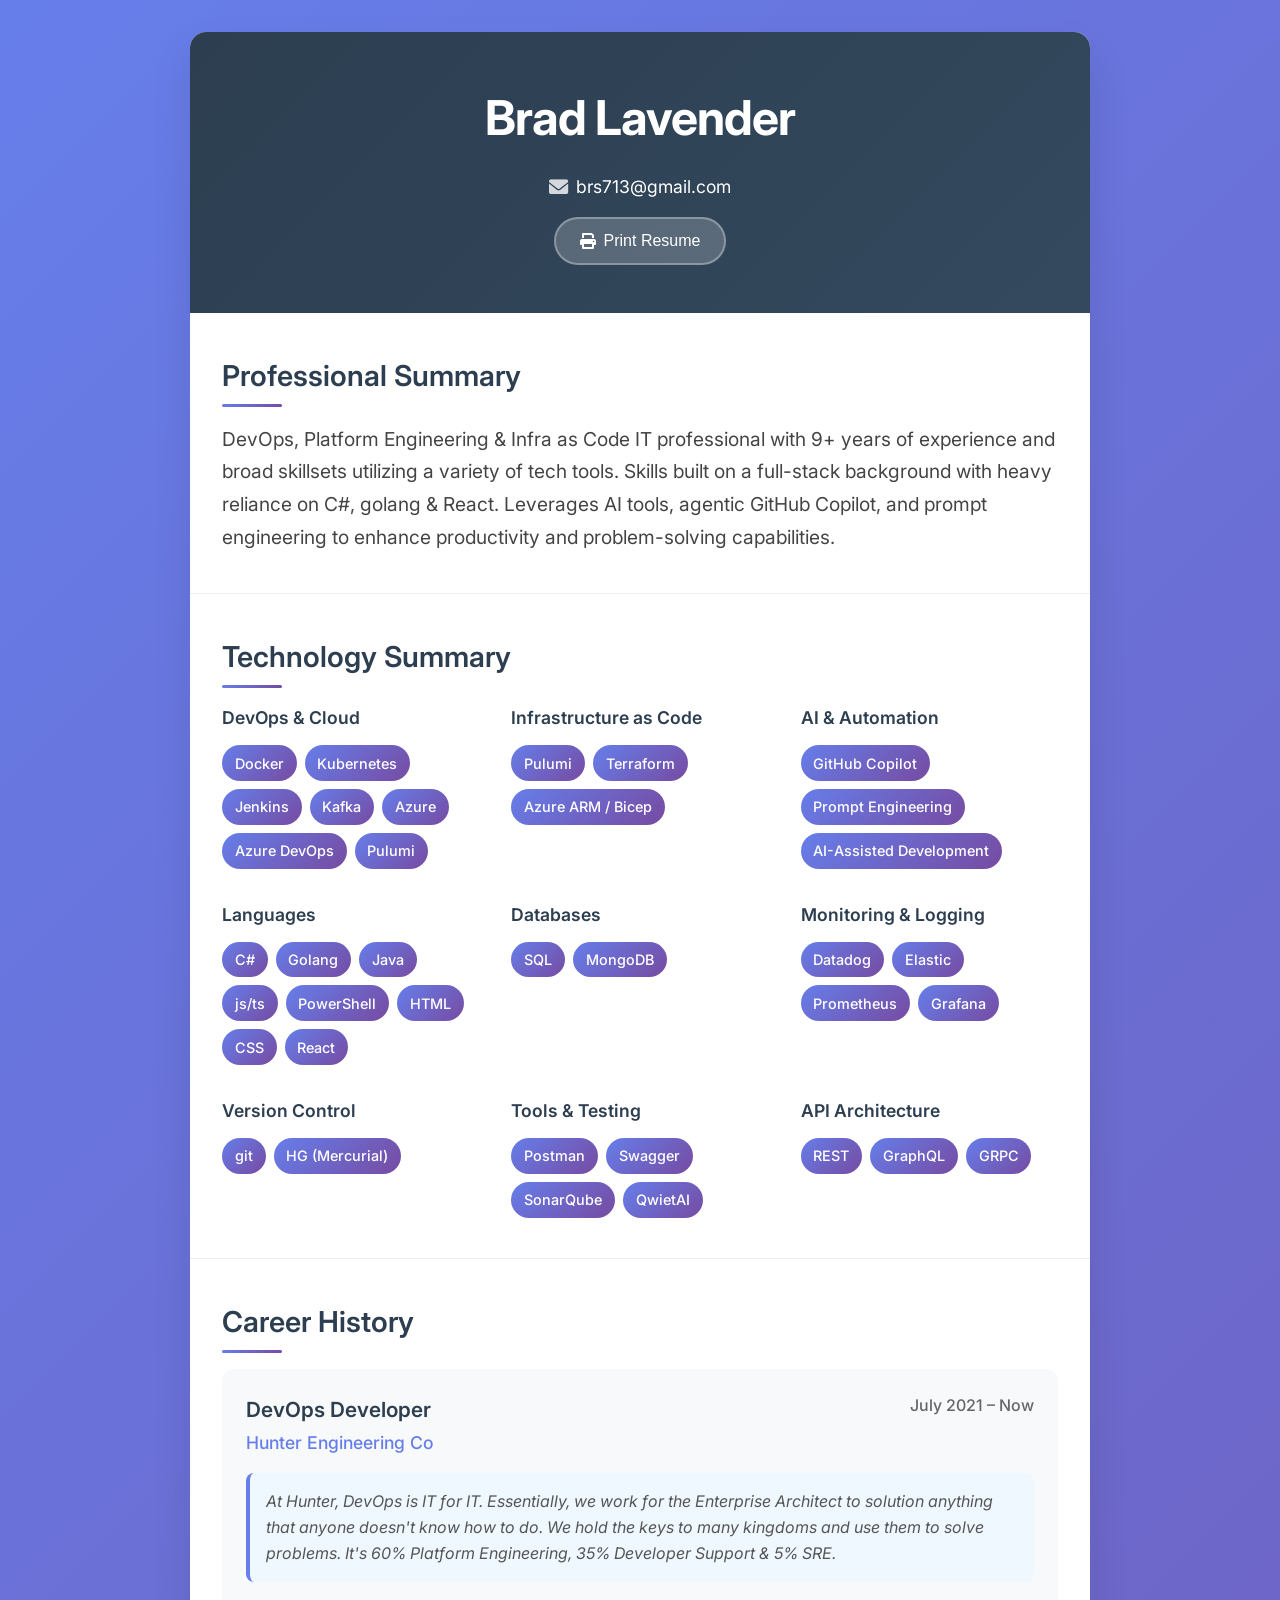
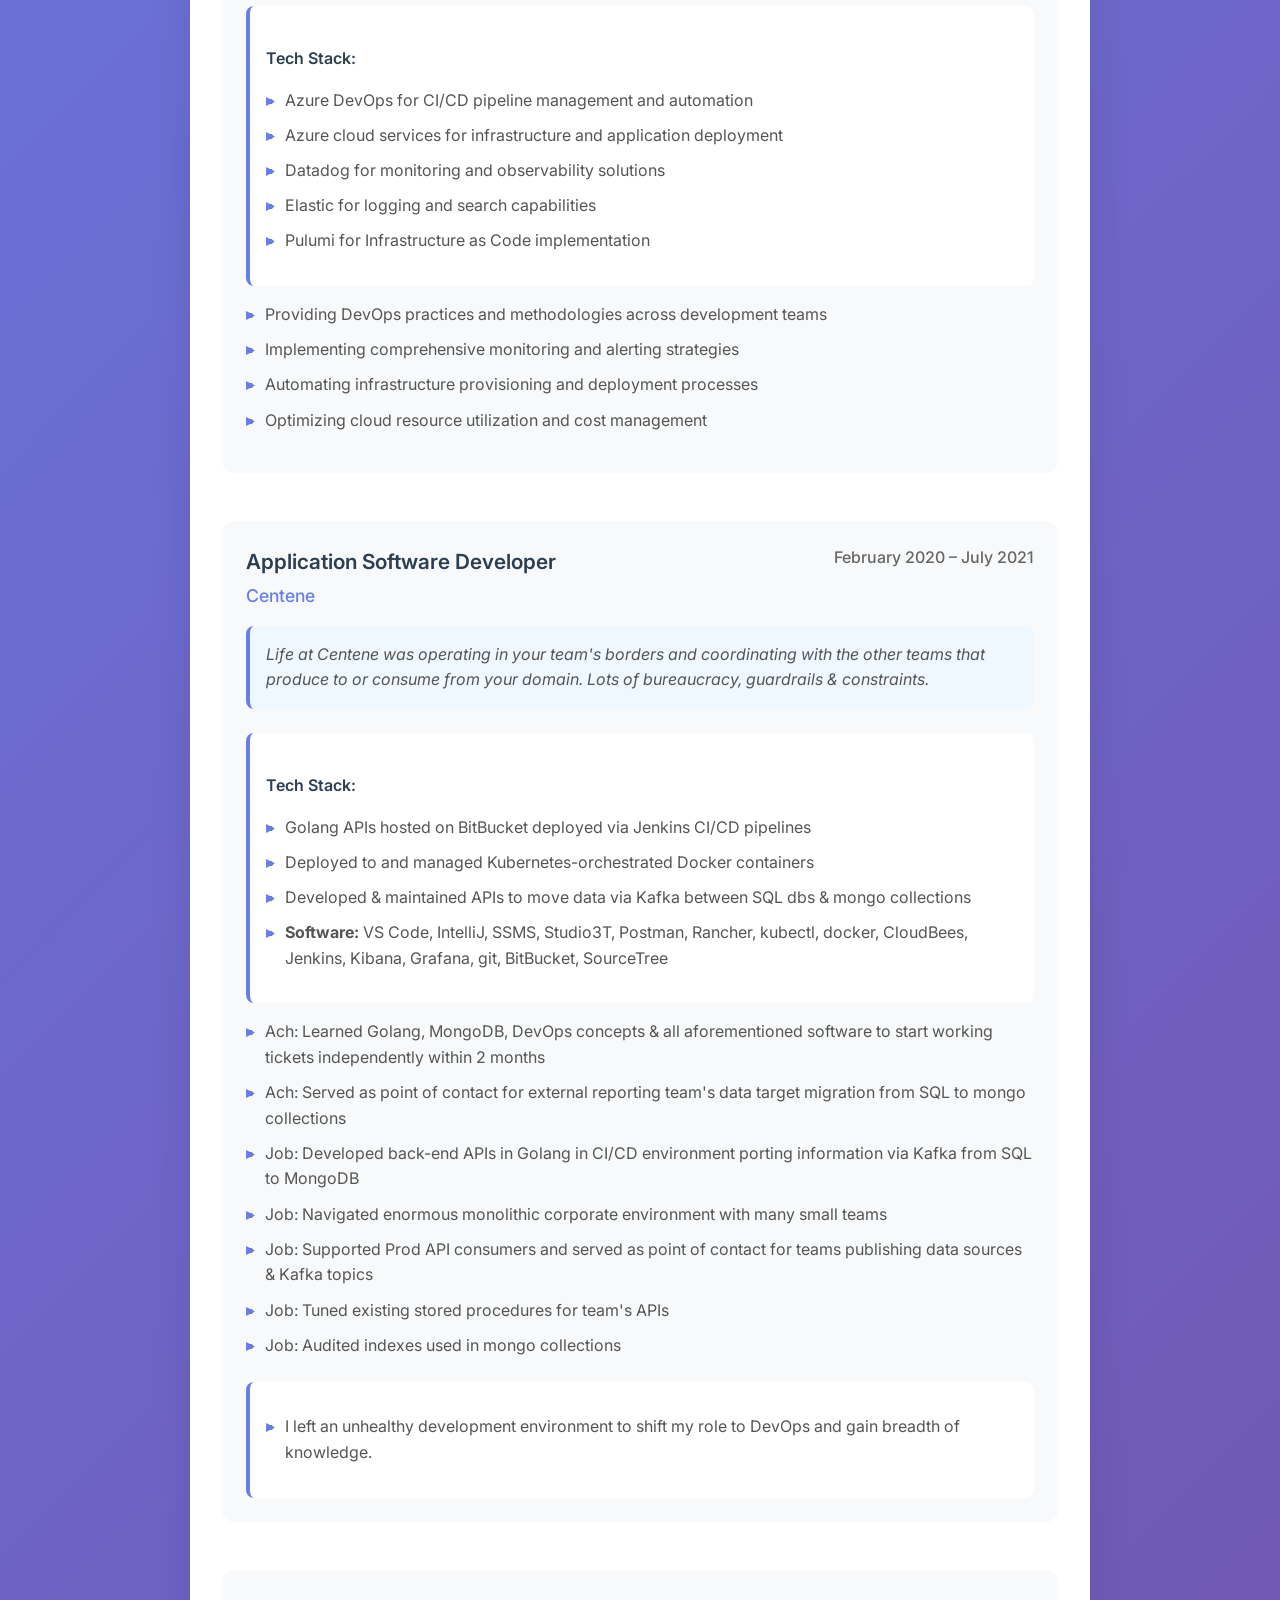
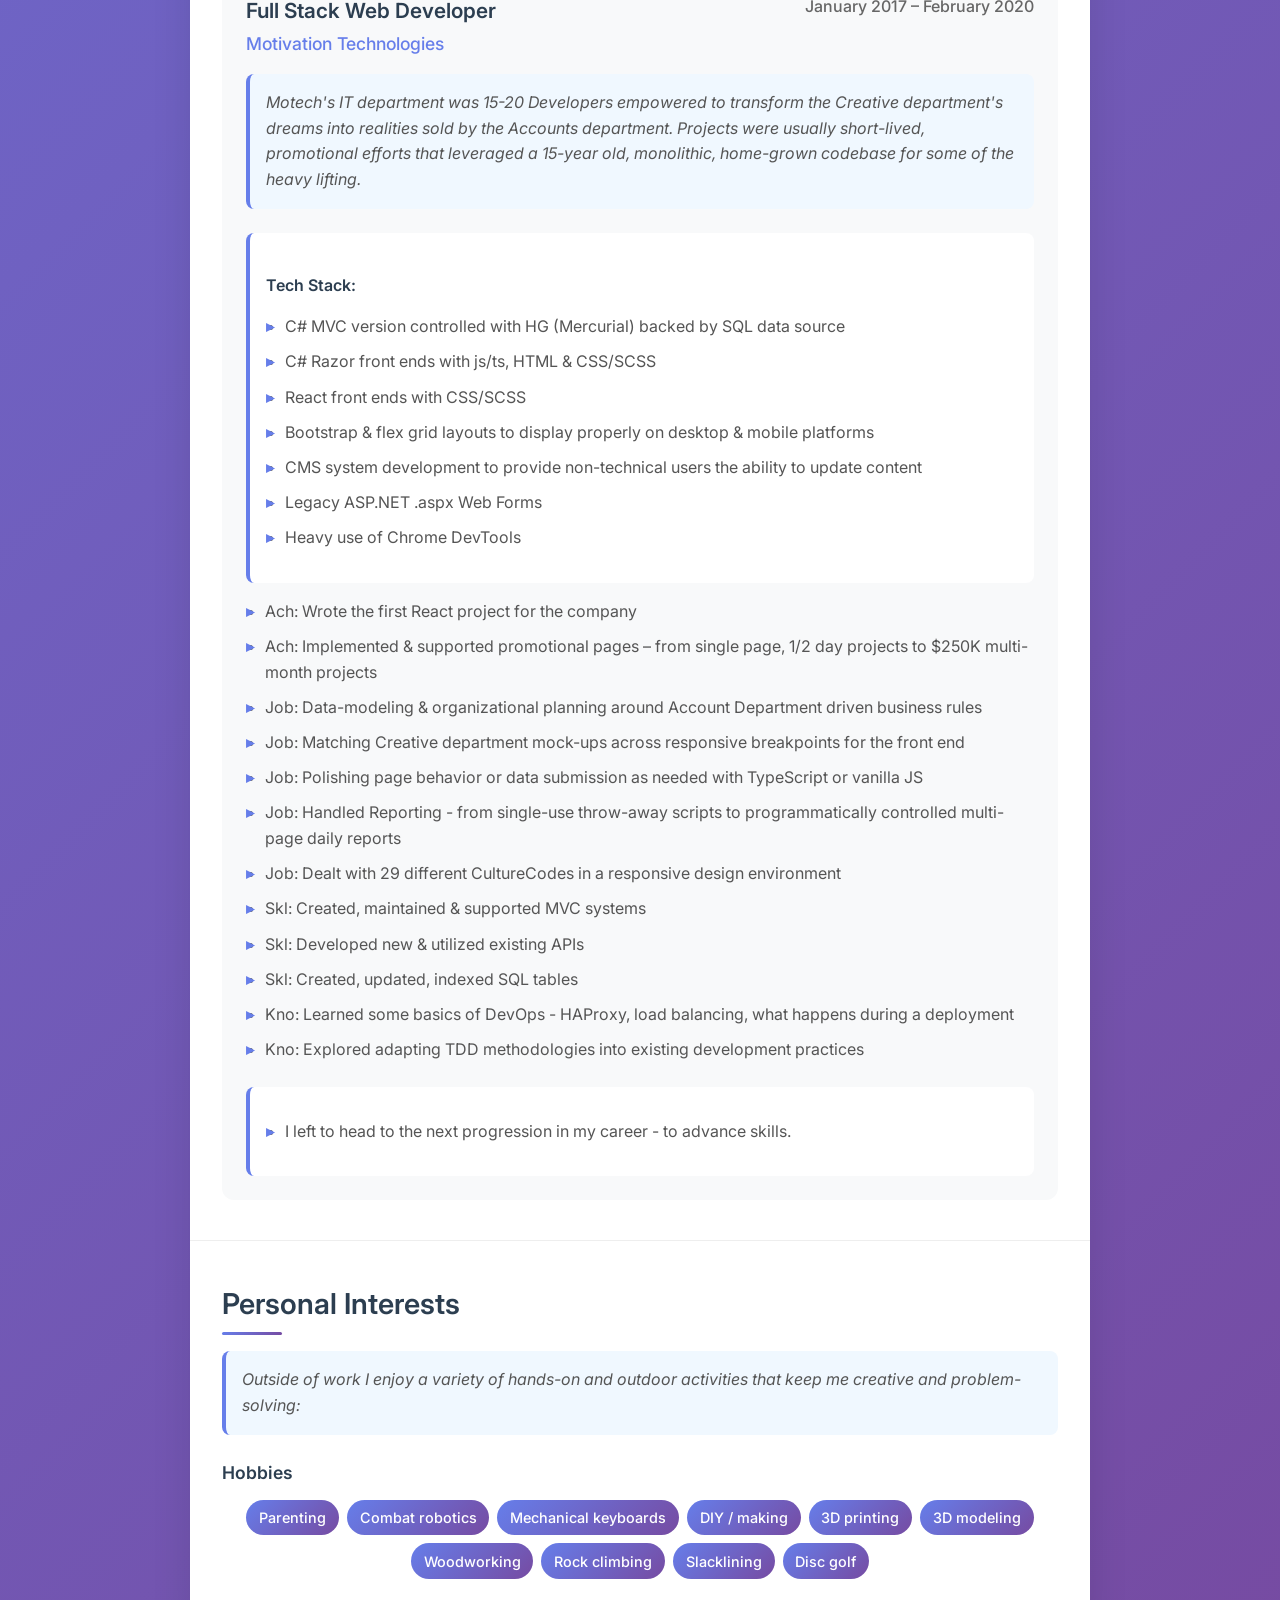
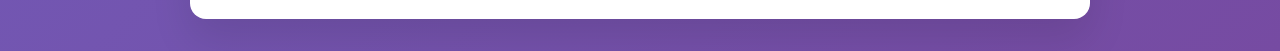
==== commit fe8f8cb2: "tech additions & reordering" ====
--- a/index.html
+++ b/index.html
@@ -51,6 +51,22 @@
                         </div>
                     </div>
                     <div class="tech-category">
+                        <h3>Infrastructure as Code</h3>
+                        <div class="tech-tags">
+                            <span class="tech-tag">Pulumi</span>
+                            <span class="tech-tag">Terraform</span>
+                            <span class="tech-tag">Azure ARM / Bicep</span>
+                        </div>
+                    </div>
+                    <div class="tech-category">
+                        <h3>AI & Automation</h3>
+                        <div class="tech-tags">
+                            <span class="tech-tag">GitHub Copilot</span>
+                            <span class="tech-tag">Prompt Engineering</span>
+                            <span class="tech-tag">AI-Assisted Development</span>
+                        </div>
+                    </div>
+                    <div class="tech-category">
                         <h3>Languages</h3>
                         <div class="tech-tags">
                             <span class="tech-tag">C#</span>
@@ -80,20 +96,19 @@
                         </div>
                     </div>
                     <div class="tech-category">
+                        <h3>Version Control</h3>
+                        <div class="tech-tags">
+                            <span class="tech-tag">git</span>
+                            <span class="tech-tag">HG (Mercurial)</span>
+                        </div>
+                    </div>
+                    <div class="tech-category">
                         <h3>Tools & Testing</h3>
                         <div class="tech-tags">
                             <span class="tech-tag">Postman</span>
                             <span class="tech-tag">Swagger</span>
                             <span class="tech-tag">SonarQube</span>
                             <span class="tech-tag">QwietAI</span>
-                        </div>
-                    </div>
-                    <div class="tech-category">
-                        <h3>AI & Automation</h3>
-                        <div class="tech-tags">
-                            <span class="tech-tag">GitHub Copilot</span>
-                            <span class="tech-tag">Prompt Engineering</span>
-                            <span class="tech-tag">AI-Assisted Development</span>
                         </div>
                     </div>
                     <div class="tech-category">
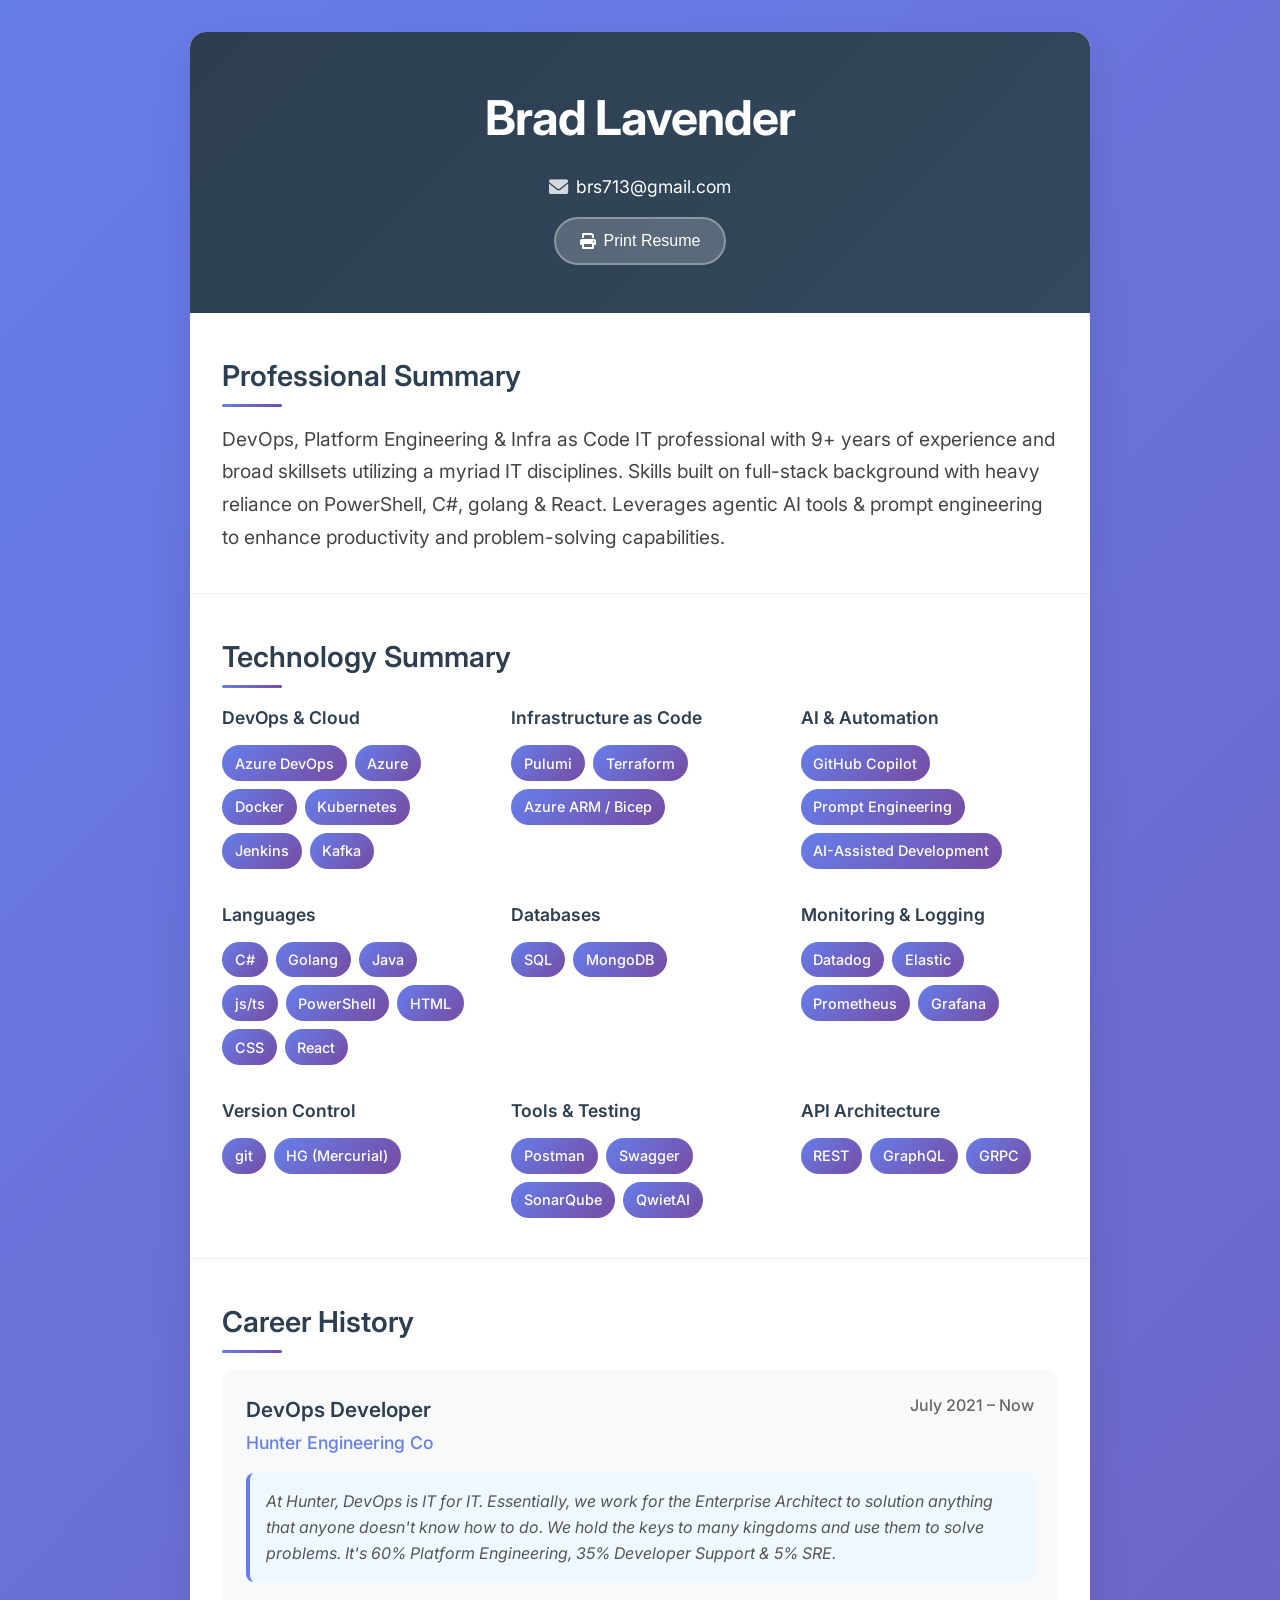
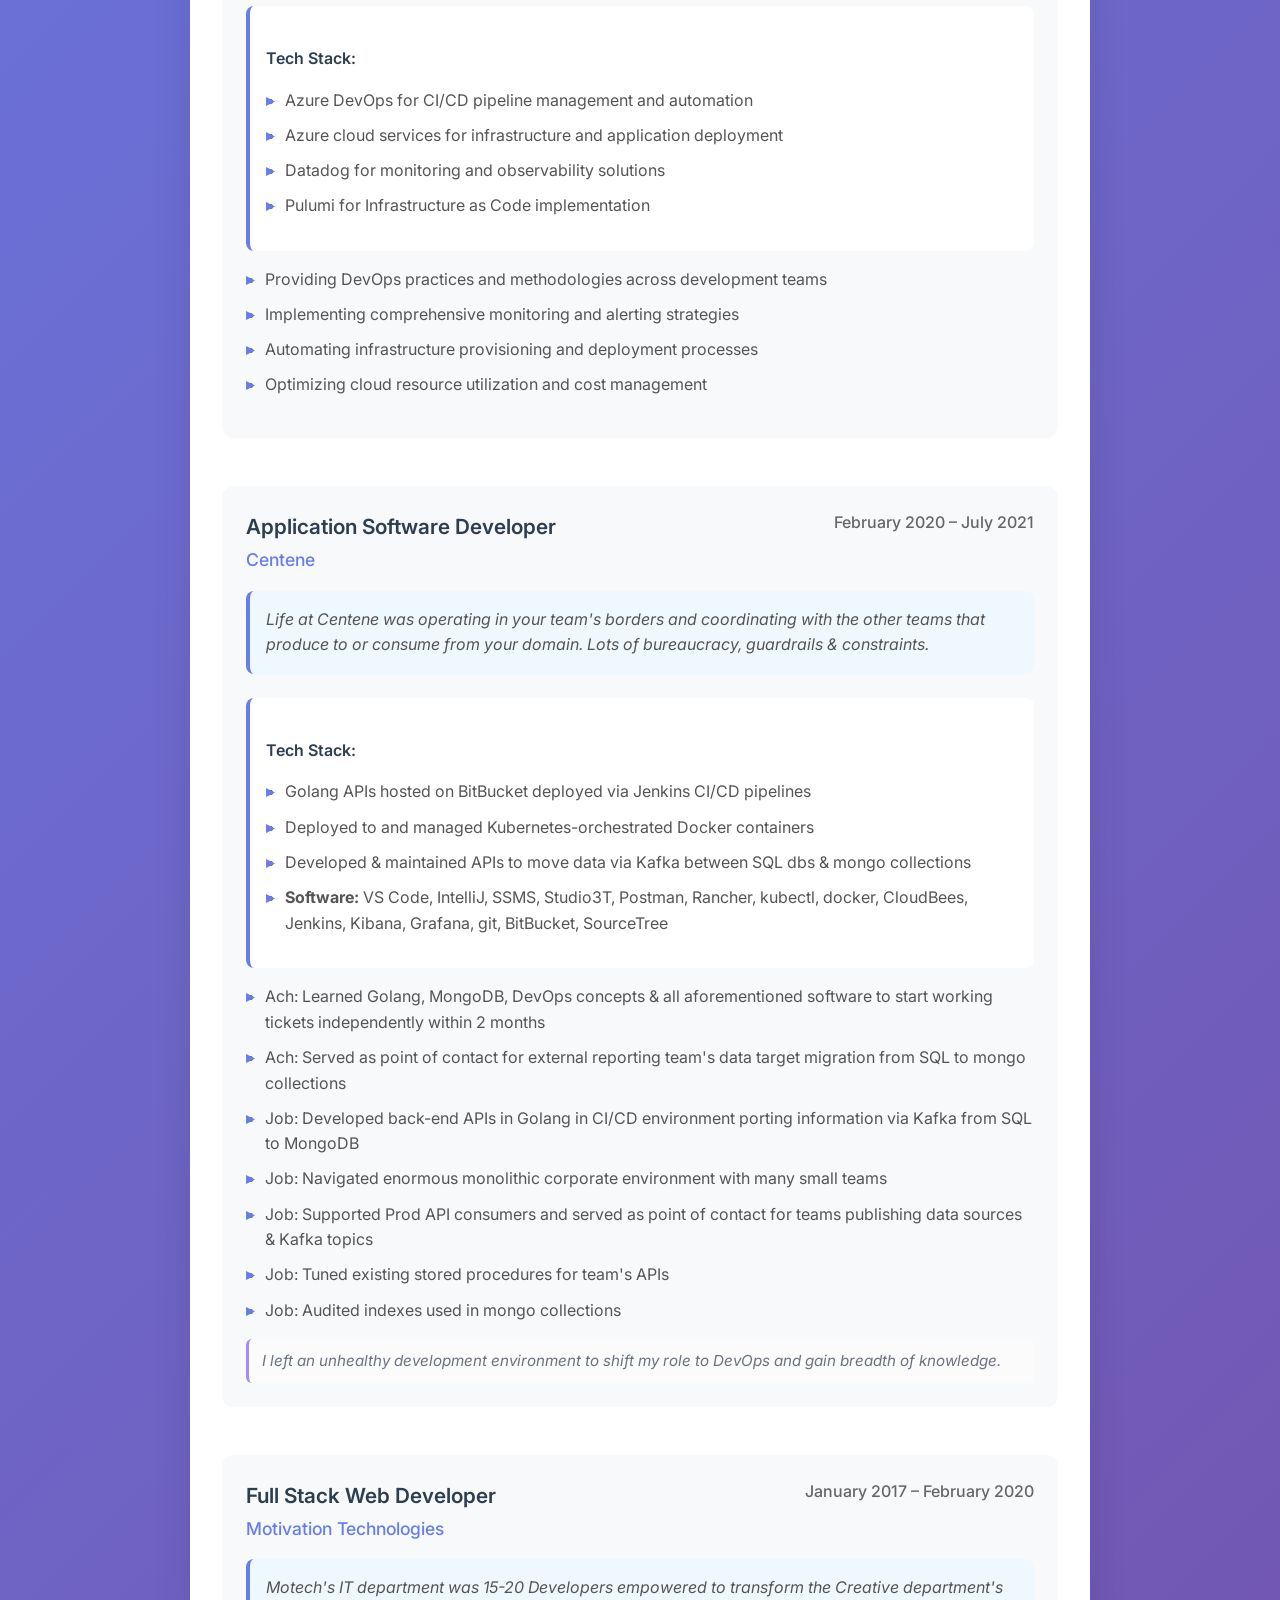
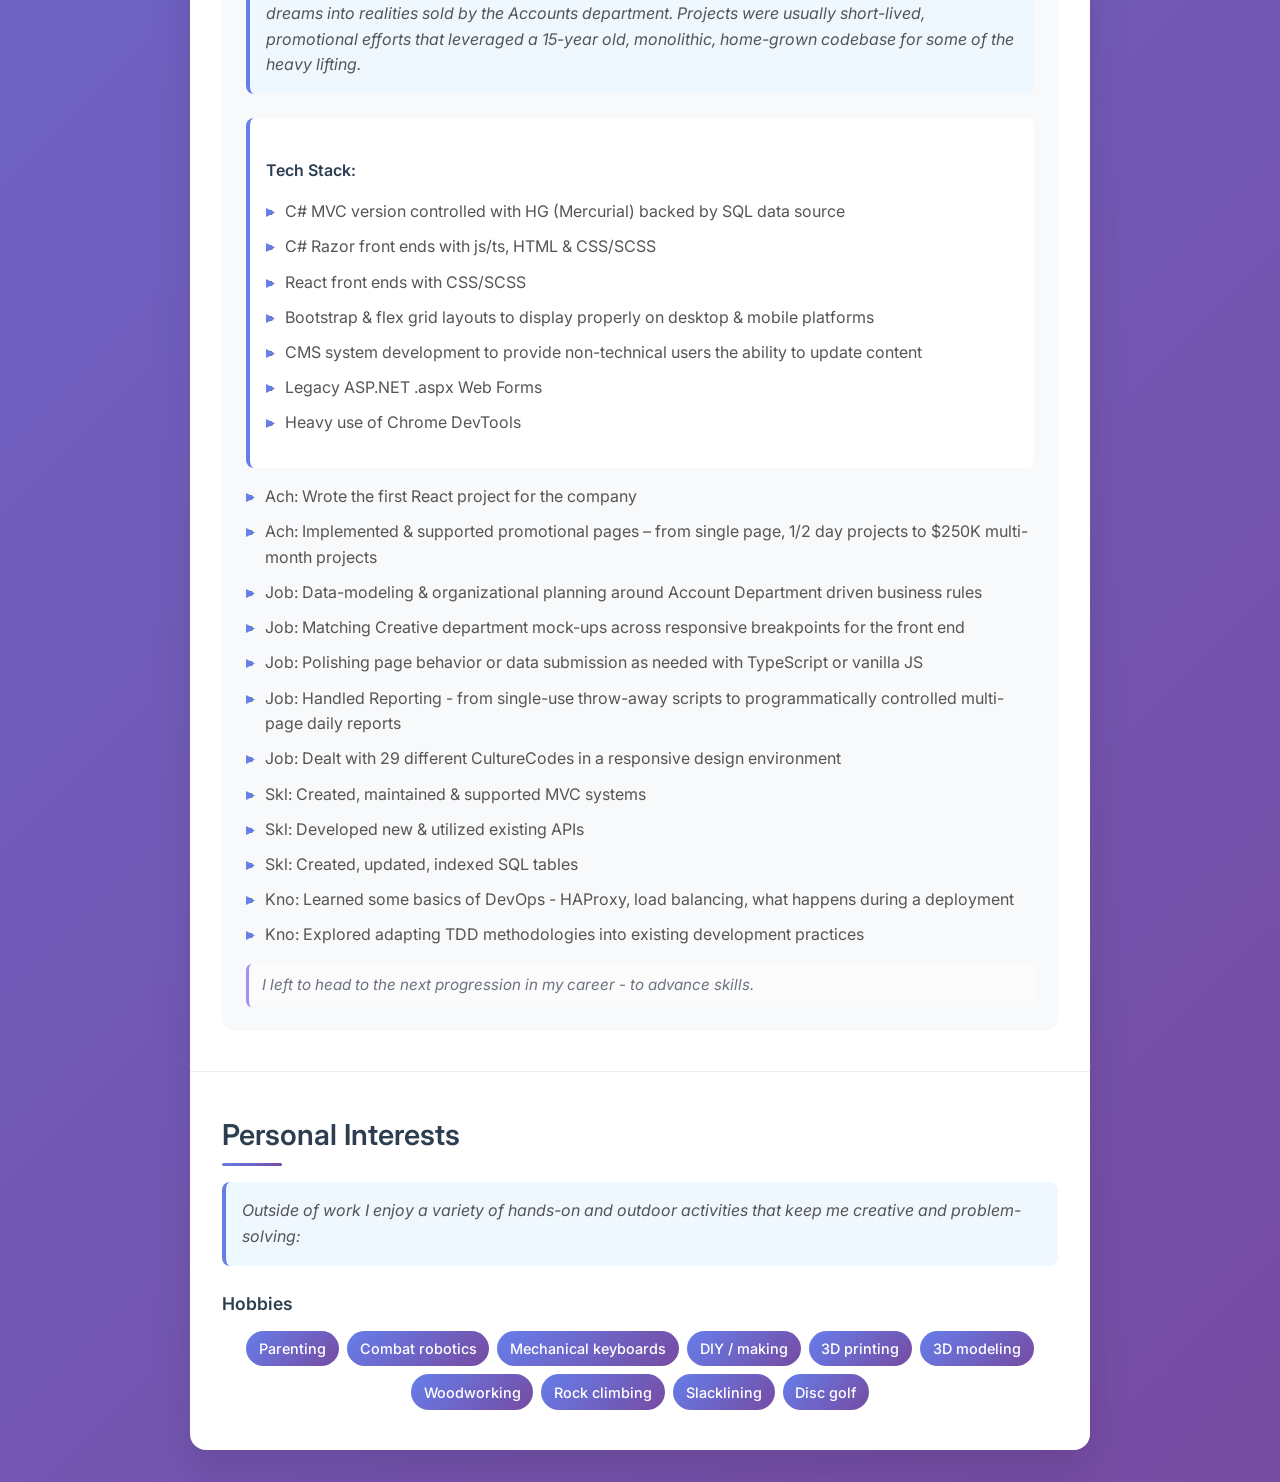
==== commit 192f05b5: "fix index.html" ====
--- a/index.html
+++ b/index.html
@@ -5,6 +5,7 @@
     <meta name="viewport" content="width=device-width, initial-scale=1.0">
     <title>Brad Lavender - Full-Stack Developer</title>
     <link rel="stylesheet" href="styles.css">
+    <script src="data/resume-data.js"></script>
     <link href="https://fonts.googleapis.com/css2?family=Inter:wght@300;400;500;600;700&display=swap" rel="stylesheet">
     <link rel="stylesheet" href="https://cdnjs.cloudflare.com/ajax/libs/font-awesome/6.0.0/css/all.min.css">
 </head>
@@ -13,13 +14,17 @@
         <!-- Header Section -->
         <header class="header">
             <div class="header-content">
-                <h1 class="name">Brad Lavender</h1>
-                <div class="contact-info">
-                    <div class="contact-item">
-                        <i class="fas fa-envelope"></i>
-                        <a href="mailto:brs713@gmail.com">brs713@gmail.com</a>
-                    </div>
-                </div>
+                <div class="header-left">
+                    <h1 class="name">Brad Lavender</h1>
+                    <div class="contact-info">
+                        <div class="contact-item">
+                            <i class="fas fa-envelope"></i>
+                            <a href="mailto:brs713@gmail.com">brs713@gmail.com</a>
+                        </div>
+                    </div>
+                </div>
+                <!-- Print-only header tech container: hidden on screen, populated at print time -->
+                <div id="print-header-tech" class="header-right"></div>
             </div>
         </header>
 
@@ -147,7 +152,6 @@
                                 <li>Azure DevOps for CI/CD pipeline management and automation</li>
                                 <li>Azure cloud services for infrastructure and application deployment</li>
                                 <li>Datadog for monitoring and observability solutions</li>
-                                <li>Elastic for logging and search capabilities</li>
                                 <li>Pulumi for Infrastructure as Code implementation</li>
                             </ul>
                         </div>
@@ -194,11 +198,7 @@
                             <li>Job:  Tuned existing stored procedures for team's APIs</li>
                             <li>Job:  Audited indexes used in mongo collections</li>
                         </ul>
-                        <div class="tech-stack">
-                            <ul class="achievements">
-                                <li>I left an unhealthy development environment to shift my role to DevOps and gain breadth of knowledge.</li>
-                            </ul>
-                        </div>
+                        <p class="exit-explanation">I left an unhealthy development environment to shift my role to DevOps and gain breadth of knowledge.</p>
                     </div>
                 </div>
 
@@ -250,11 +250,7 @@
                             <!-- <li>Utilized and developed proprietary CMS tools to facilitate site administration</li> -->
                             <!-- <li>Coded pages with a focus on responsive web design</li> -->
                         </ul>
-                        <div class="tech-stack">
-                            <ul class="achievements">
-                                <li>I left to head to the next progression in my career - to advance skills.</li>
-                            </ul>
-                        </div>
+                        <p class="exit-explanation">I left to head to the next progression in my career - to advance skills.</p>
 
                     </div>
                 </div>
@@ -287,6 +283,7 @@
                 </section>
             </div>
 
+    <script src="site-render.js"></script>
     <script src="script.js"></script>
 </body>
 </html>
--- a/styles.css
+++ b/styles.css
@@ -282,6 +282,19 @@
     line-height: 1.6;
 }
 
+/* Exit explanation: single-line reason for leaving a role */
+.exit-explanation {
+    margin-top: 0.8rem;
+    font-size: 0.95rem;
+    color: #6b7280; /* muted slate */
+    font-style: italic;
+    background: #fbfbfc;
+    padding: 0.6rem 0.8rem;
+    border-radius: 6px;
+    border-left: 3px solid #a78bfa; /* lighter accent */
+}
+
+
 /* Responsive Design */
 @media (max-width: 768px) {
     body {
@@ -342,32 +355,9 @@
     }
 }
 
-/* Print Styles */
-@media print {
-    body {
-        background: white;
-        padding: 0;
-    }
-
-    .container {
-        box-shadow: none;
-        border-radius: 0;
-    }
-
-    .header {
-        background: #2c3e50 !important;
-        -webkit-print-color-adjust: exact;
-        print-color-adjust: exact;
-    }
-
-    .tech-tag {
-        background: #667eea !important;
-        -webkit-print-color-adjust: exact;
-        print-color-adjust: exact;
-    }
-
-    .job:hover {
-        transform: none;
-        box-shadow: none;
-    }
-}
+/* Print styles have been moved to print/print.css. */
+
+/* Hide injected print DOM only when viewing on screen; allow print/print.css (media=print) to show it in Print Preview */
+@media screen {
+    #print-root { display: none !important; }
+}
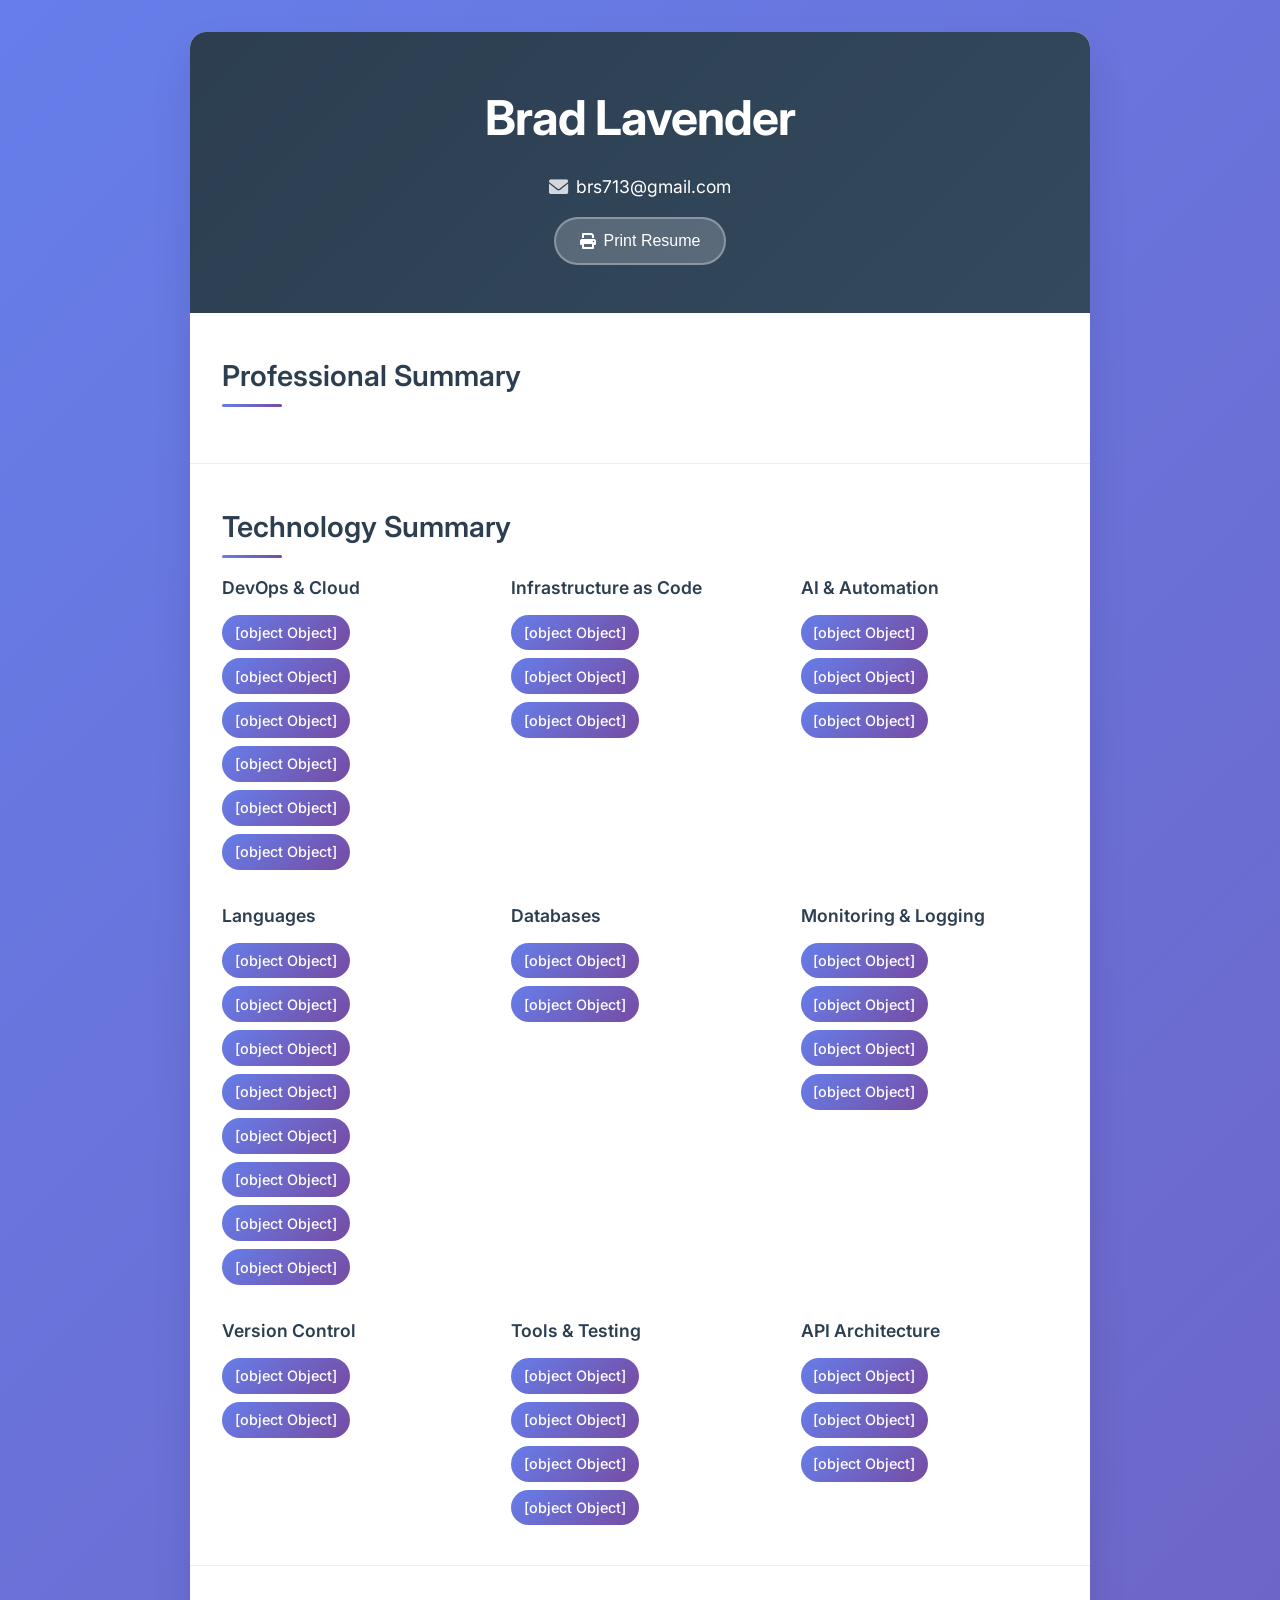
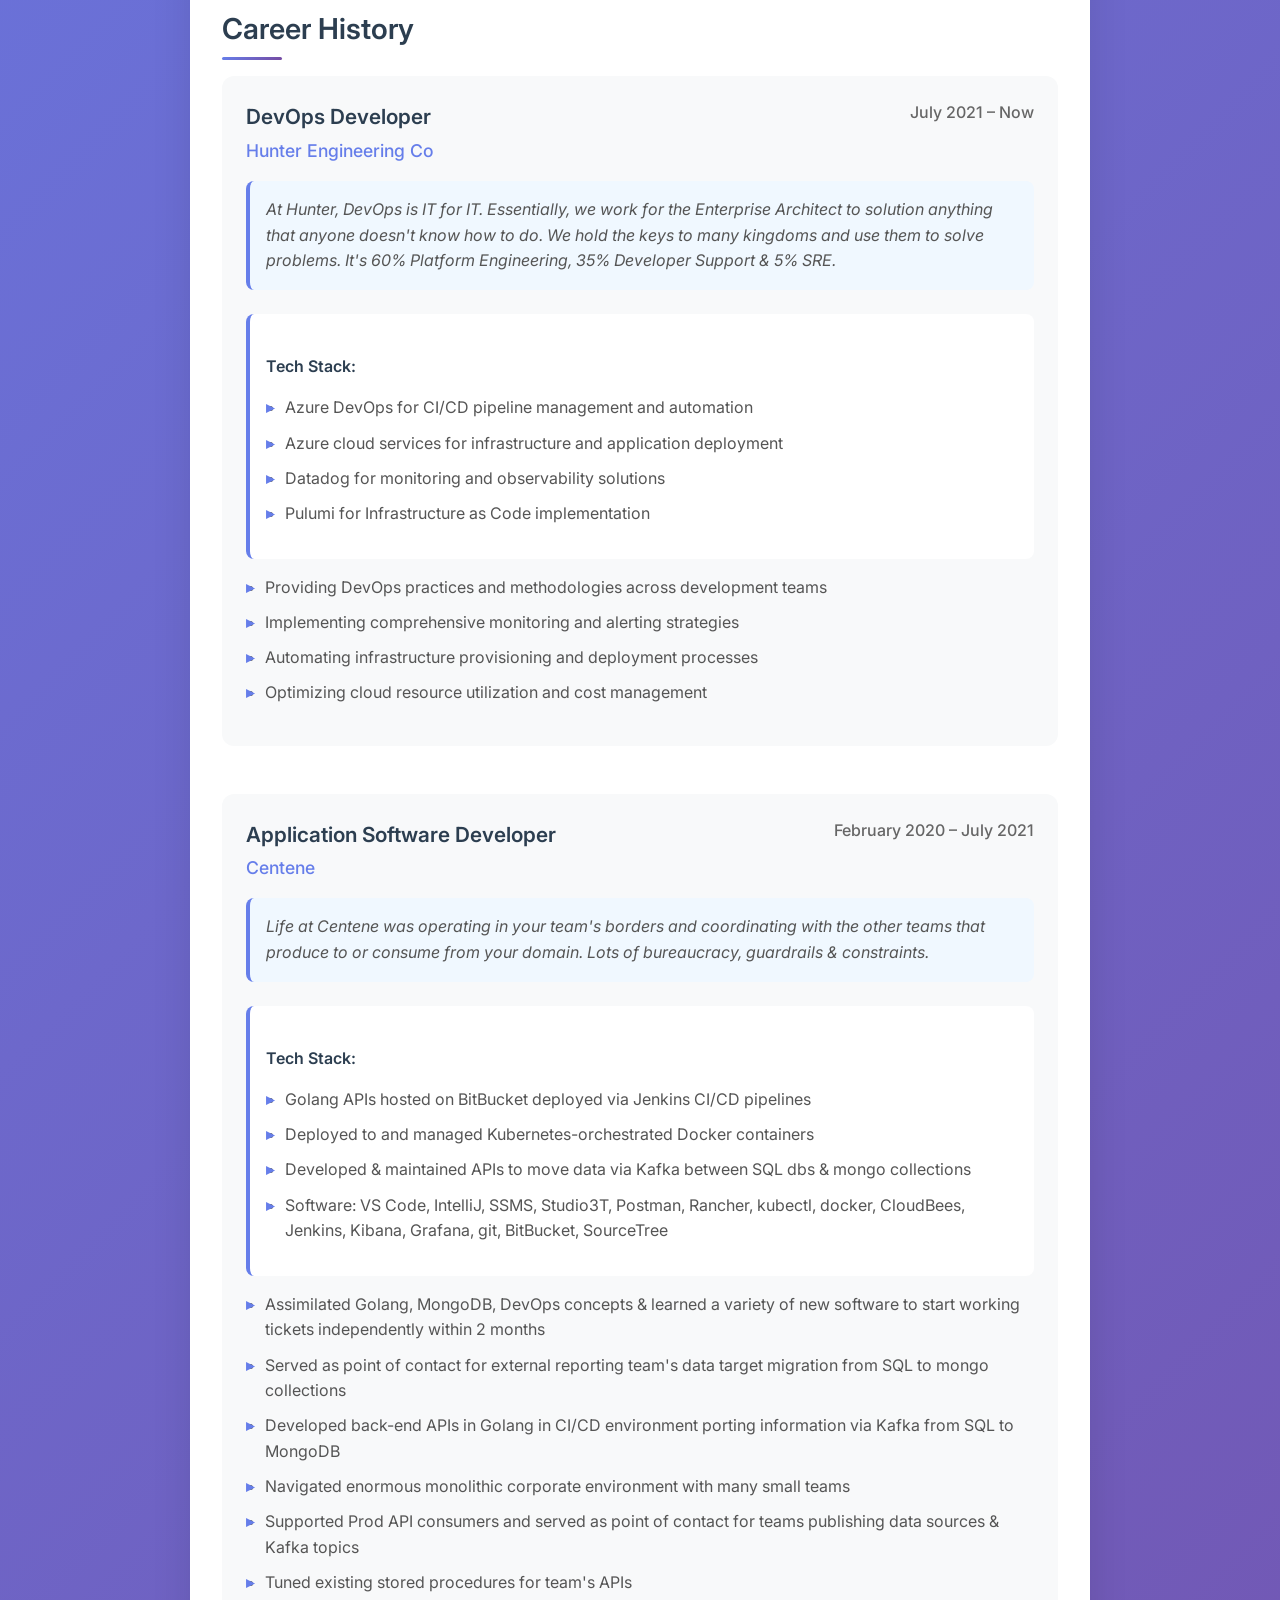
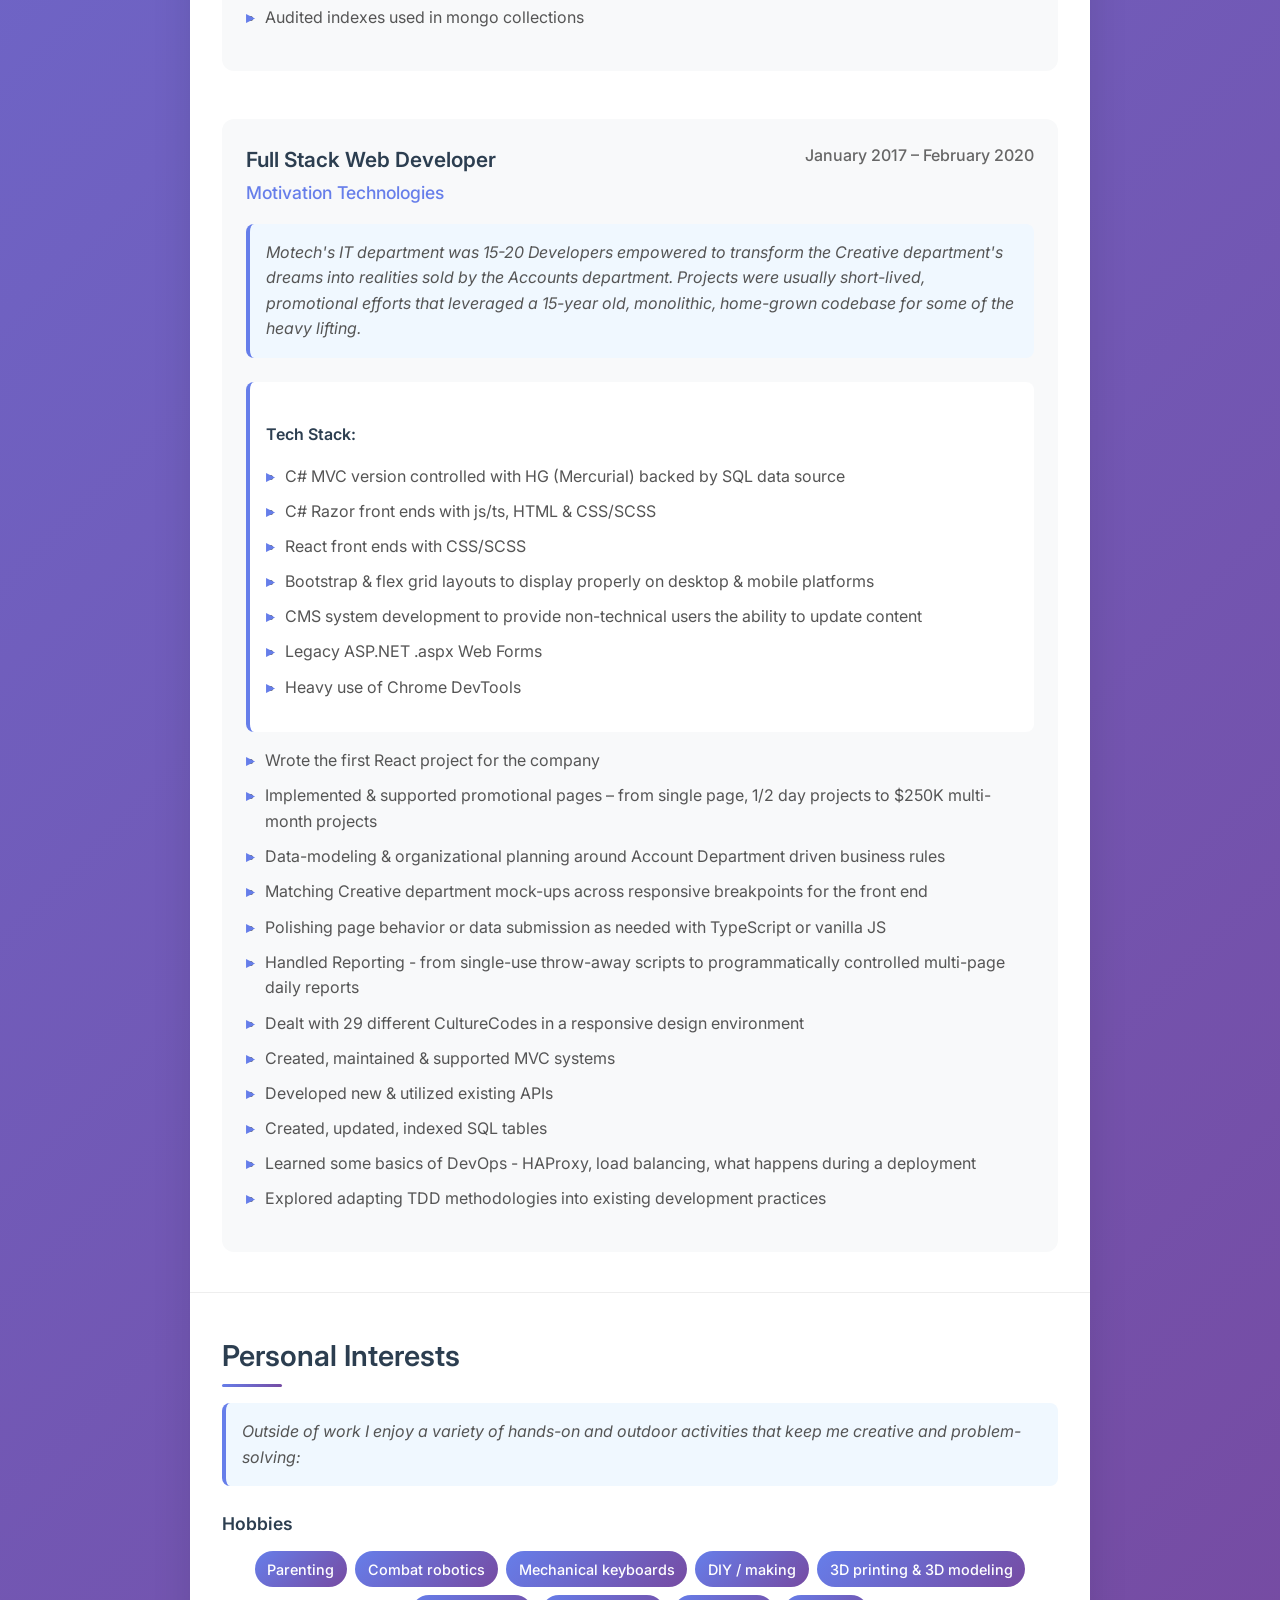
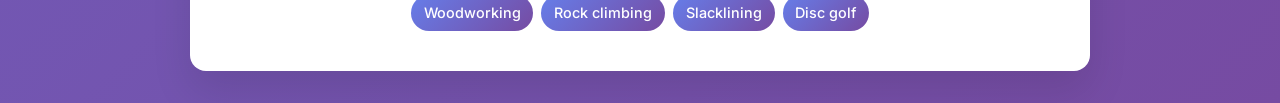
==== commit e94a3d45: "first attempt at shifting data from index.html to resume-data.js" ====
--- a/index.html
+++ b/index.html
@@ -15,11 +15,11 @@
         <header class="header">
             <div class="header-content">
                 <div class="header-left">
-                    <h1 class="name">Brad Lavender</h1>
+                    <h1 class="name"></h1>
                     <div class="contact-info">
                         <div class="contact-item">
                             <i class="fas fa-envelope"></i>
-                            <a href="mailto:brs713@gmail.com">brs713@gmail.com</a>
+                            <a href="mailto:"></a>
                         </div>
                     </div>
                 </div>
@@ -30,234 +30,25 @@
 
         <!-- Professional Summary Section -->
         <section class="section">
-            <h2 class="section-title">Professional Summary</h2>
+            <h2 class="section-title"></h2>
             <div class="section-content">
-                <p class="summary-text">
-                    DevOps, Platform Engineering & Infra as Code IT professional with 9+ years of experience and broad skillsets utilizing a variety of tech tools. Skills built on a full-stack background with heavy reliance on C#, golang & React. Leverages AI tools, agentic GitHub Copilot, and prompt engineering to enhance productivity and problem-solving capabilities.
-                </p>
+                <p class="summary-text"></p>
             </div>
         </section>
 
         <!-- Technology Summary Section -->
         <section class="section">
-            <h2 class="section-title">Technology Summary</h2>
+            <h2 class="section-title"></h2>
             <div class="section-content">
-                <div class="tech-grid">
-                    <div class="tech-category">
-                        <h3>DevOps & Cloud</h3>
-                        <div class="tech-tags">
-                            <span class="tech-tag">Docker</span>
-                            <span class="tech-tag">Kubernetes</span>
-                            <span class="tech-tag">Jenkins</span>
-                            <span class="tech-tag">Kafka</span>
-                            <span class="tech-tag">Azure</span>
-                            <span class="tech-tag">Azure DevOps</span>
-                            <span class="tech-tag">Pulumi</span>
-                        </div>
-                    </div>
-                    <div class="tech-category">
-                        <h3>Infrastructure as Code</h3>
-                        <div class="tech-tags">
-                            <span class="tech-tag">Pulumi</span>
-                            <span class="tech-tag">Terraform</span>
-                            <span class="tech-tag">Azure ARM / Bicep</span>
-                        </div>
-                    </div>
-                    <div class="tech-category">
-                        <h3>AI & Automation</h3>
-                        <div class="tech-tags">
-                            <span class="tech-tag">GitHub Copilot</span>
-                            <span class="tech-tag">Prompt Engineering</span>
-                            <span class="tech-tag">AI-Assisted Development</span>
-                        </div>
-                    </div>
-                    <div class="tech-category">
-                        <h3>Languages</h3>
-                        <div class="tech-tags">
-                            <span class="tech-tag">C#</span>
-                            <span class="tech-tag">Golang</span>
-                            <span class="tech-tag">Java</span>
-                            <span class="tech-tag">js/ts</span>
-                            <span class="tech-tag">PowerShell</span>
-                            <span class="tech-tag">HTML</span>
-                            <span class="tech-tag">CSS</span>
-                            <span class="tech-tag">React</span>
-                        </div>
-                    </div>
-                    <div class="tech-category">
-                        <h3>Databases</h3>
-                        <div class="tech-tags">
-                            <span class="tech-tag">SQL</span>
-                            <span class="tech-tag">MongoDB</span>
-                        </div>
-                    </div>
-                    <div class="tech-category">
-                        <h3>Monitoring & Logging</h3>
-                        <div class="tech-tags">
-                            <span class="tech-tag">Datadog</span>
-                            <span class="tech-tag">Elastic</span>
-                            <span class="tech-tag">Prometheus</span>
-                            <span class="tech-tag">Grafana</span>
-                        </div>
-                    </div>
-                    <div class="tech-category">
-                        <h3>Version Control</h3>
-                        <div class="tech-tags">
-                            <span class="tech-tag">git</span>
-                            <span class="tech-tag">HG (Mercurial)</span>
-                        </div>
-                    </div>
-                    <div class="tech-category">
-                        <h3>Tools & Testing</h3>
-                        <div class="tech-tags">
-                            <span class="tech-tag">Postman</span>
-                            <span class="tech-tag">Swagger</span>
-                            <span class="tech-tag">SonarQube</span>
-                            <span class="tech-tag">QwietAI</span>
-                        </div>
-                    </div>
-                    <div class="tech-category">
-                        <h3>API Architecture</h3>
-                        <div class="tech-tags">
-                            <span class="tech-tag">REST</span>
-                            <span class="tech-tag">GraphQL</span>
-                            <span class="tech-tag">GRPC</span>
-                        </div>
-                    </div>
-                </div>
+                <div class="tech-grid"></div>
             </div>
         </section>
 
         <!-- Career History Section -->
         <section class="section">
-            <h2 class="section-title">Career History</h2>
-            <div class="section-content">
-                <!-- Hunter Engineering Co Position -->
-                <div class="job">
-                    <div class="job-header">
-                        <div class="job-title-company">
-                            <h3 class="job-title">DevOps Developer</h3>
-                            <h4 class="company">Hunter Engineering Co</h4>
-                        </div>
-                        <div class="job-date">July 2021 – Now</div>
-                    </div>
-                    <div class="job-content">
-                        <p class="job-description">
-                            At Hunter, DevOps is IT for IT. Essentially, we work for the Enterprise Architect to solution anything that anyone doesn't know how to do. We hold the keys to many kingdoms and use them to solve problems. It's 60% Platform Engineering, 35% Developer Support & 5% SRE.
-                        </p>
-
-                        <div class="tech-stack">
-                            <h5>Tech Stack:</h5>
-                            <ul class="tech-details">
-                                <li>Azure DevOps for CI/CD pipeline management and automation</li>
-                                <li>Azure cloud services for infrastructure and application deployment</li>
-                                <li>Datadog for monitoring and observability solutions</li>
-                                <li>Pulumi for Infrastructure as Code implementation</li>
-                            </ul>
-                        </div>
-
-                        <ul class="achievements">
-                            <li>Providing DevOps practices and methodologies across development teams</li>
-                            <li>Implementing comprehensive monitoring and alerting strategies</li>
-                            <li>Automating infrastructure provisioning and deployment processes</li>
-                            <li>Optimizing cloud resource utilization and cost management</li>
-                        </ul>
-                    </div>
-                </div>
-
-                <!-- Centene Position -->
-                <div class="job">
-                    <div class="job-header">
-                        <div class="job-title-company">
-                            <h3 class="job-title">Application Software Developer</h3>
-                            <h4 class="company">Centene</h4>
-                        </div>
-                        <div class="job-date">February 2020 – July 2021</div>
-                    </div>
-                    <div class="job-content">
-                        <p class="job-description">
-                            Life at Centene was operating in your team's borders and coordinating with the other teams that produce to or consume from your domain. Lots of bureaucracy, guardrails & constraints.
-                        </p>
-
-                        <div class="tech-stack">
-                            <h5>Tech Stack:</h5>
-                            <ul class="tech-details">
-                                <li>Golang APIs hosted on BitBucket deployed via Jenkins CI/CD pipelines</li>
-                                <li>Deployed to and managed Kubernetes-orchestrated Docker containers</li>
-                                <li>Developed & maintained APIs to move data via Kafka between SQL dbs & mongo collections</li>
-                                <li><strong>Software:</strong> VS Code, IntelliJ, SSMS, Studio3T, Postman, Rancher, kubectl, docker, CloudBees, Jenkins, Kibana, Grafana, git, BitBucket, SourceTree</li>
-                            </ul>
-                        </div>
-
-                        <ul class="achievements">
-                            <li>Ach:  Learned Golang, MongoDB, DevOps concepts & all aforementioned software to start working tickets independently within 2 months</li>
-                            <li>Ach:  Served as point of contact for external reporting team's data target migration from SQL to mongo collections</li>
-                            <li>Job:  Developed back-end APIs in Golang in CI/CD environment porting information via Kafka from SQL to MongoDB</li>
-                            <li>Job:  Navigated enormous monolithic corporate environment with many small teams</li>
-                            <li>Job:  Supported Prod API consumers and served as point of contact for teams publishing data sources & Kafka topics</li>
-                            <li>Job:  Tuned existing stored procedures for team's APIs</li>
-                            <li>Job:  Audited indexes used in mongo collections</li>
-                        </ul>
-                        <p class="exit-explanation">I left an unhealthy development environment to shift my role to DevOps and gain breadth of knowledge.</p>
-                    </div>
-                </div>
-
-                <!-- Motivation Technologies Position -->
-                <div class="job">
-                    <div class="job-header">
-                        <div class="job-title-company">
-                            <h3 class="job-title">Full Stack Web Developer</h3>
-                            <h4 class="company">Motivation Technologies</h4>
-                        </div>
-                        <div class="job-date">January 2017 – February 2020</div>
-                    </div>
-                    <div class="job-content">
-                        <p class="job-description">
-                            Motech's IT department was 15-20 Developers empowered to transform the Creative department's dreams into realities sold by the Accounts department. Projects were usually short-lived, promotional efforts that leveraged a 15-year old, monolithic, home-grown codebase for some of the heavy lifting.
-                        </p>
-
-                        <div class="tech-stack">
-                            <h5>Tech Stack:</h5>
-                            <ul class="tech-details">
-                                <li>C# MVC version controlled with HG (Mercurial) backed by SQL data source</li>
-                                <li>C# Razor front ends with js/ts, HTML & CSS/SCSS</li>
-                                <li>React front ends with CSS/SCSS</li>
-                                <li>Bootstrap & flex grid layouts to display properly on desktop & mobile platforms</li>
-                                <li>CMS system development to provide non-technical users the ability to update content</li>
-                                <li>Legacy ASP.NET .aspx Web Forms</li>
-                                <li>Heavy use of Chrome DevTools</li>
-                            </ul>
-                        </div>
-
-                        <ul class="achievements">
-                            <li>Ach:  Wrote the first React project for the company</li>
-                            <li>Ach:  Implemented & supported promotional pages – from single page, 1/2 day projects to $250K multi-month projects</li>
-                            <li>Job:  Data-modeling & organizational planning around Account Department driven business rules</li>
-                            <li>Job:  Matching Creative department mock-ups across responsive breakpoints for the front end</li>
-                            <li>Job:  Polishing page behavior or data submission as needed with TypeScript or vanilla JS</li>
-                            <li>Job:  Handled Reporting - from single-use throw-away scripts to programmatically controlled multi-page daily reports</li>
-                            <li>Job:  Dealt with 29 different CultureCodes in a responsive design environment</li>
-                            <li>Skl:  Created, maintained & supported MVC systems</li>
-                            <li>Skl:  Developed new & utilized existing APIs</li>
-                            <li>Skl:  Created, updated, indexed SQL tables</li>
-                            <!-- <li>Developing needed queries and passing data through the service layer via new or existing APIs</li> -->
-                            <!-- <li>Assembling API-retrieved data in the controller to a view model to C# Razor partials & helpers</li> -->
-                            <!-- <li>Utilizing APIs to retrieve data from the back-end, formatting & passing to the C# Razor front-end</li> -->
-                            <li>Kno:  Learned some basics of DevOps - HAProxy, load balancing, what happens during a deployment</li>
-                            <li>Kno:  Explored adapting TDD methodologies into existing development practices</li>
-                            <!-- <li>Worked on a small team to field support and new developmental concerns for the largest geographical region</li> -->
-                            <!-- <li>Worked with larger interdepartmental teams to address worldwide issues</li> -->
-                            <!-- <li>Utilized and developed proprietary CMS tools to facilitate site administration</li> -->
-                            <!-- <li>Coded pages with a focus on responsive web design</li> -->
-                        </ul>
-                        <p class="exit-explanation">I left to head to the next progression in my career - to advance skills.</p>
-
-                    </div>
-                </div>
-            </div>
-                </section>
-
-                <!-- Personal Interests Section -->
+            <h2 class="section-title"></h2>
+            <div class="section-content"></div>
+        </section>
                 <section class="section personal-interests">
                     <h2 class="section-title">Personal Interests</h2>
                     <div class="section-content">
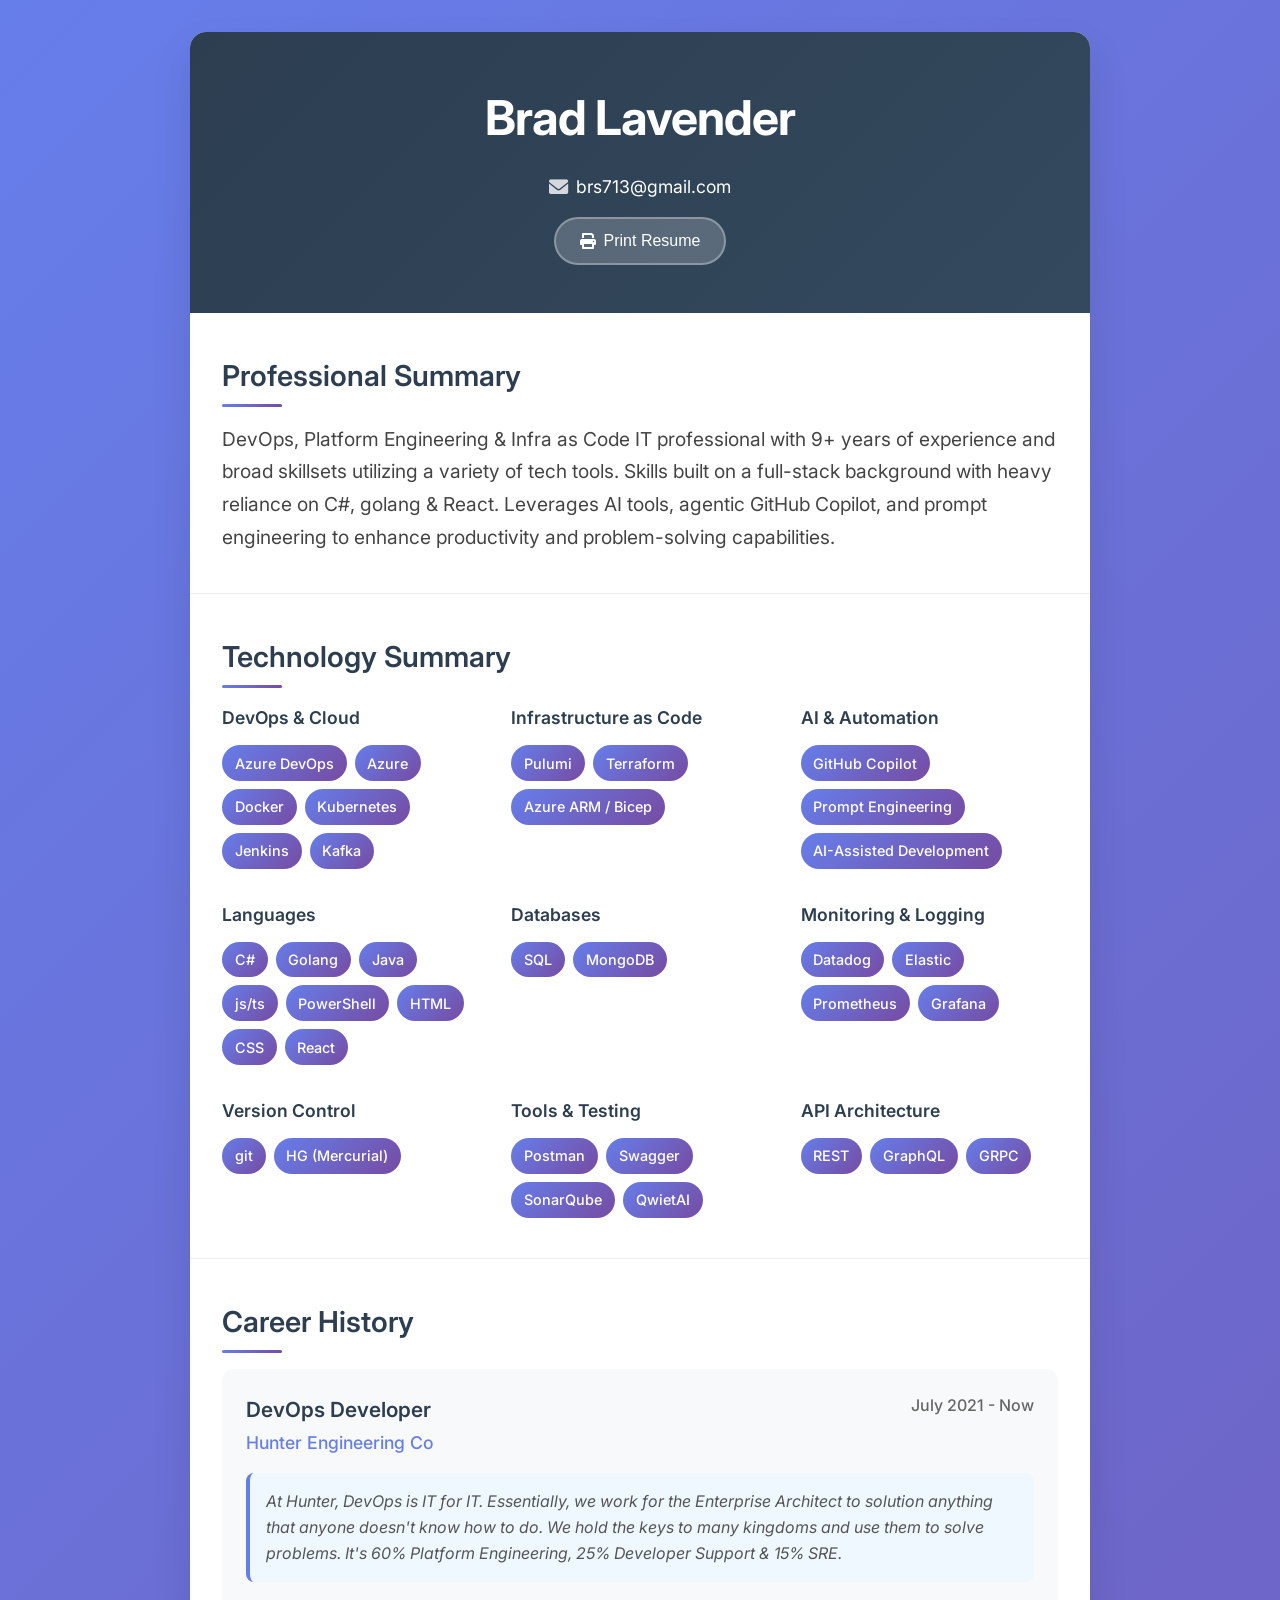
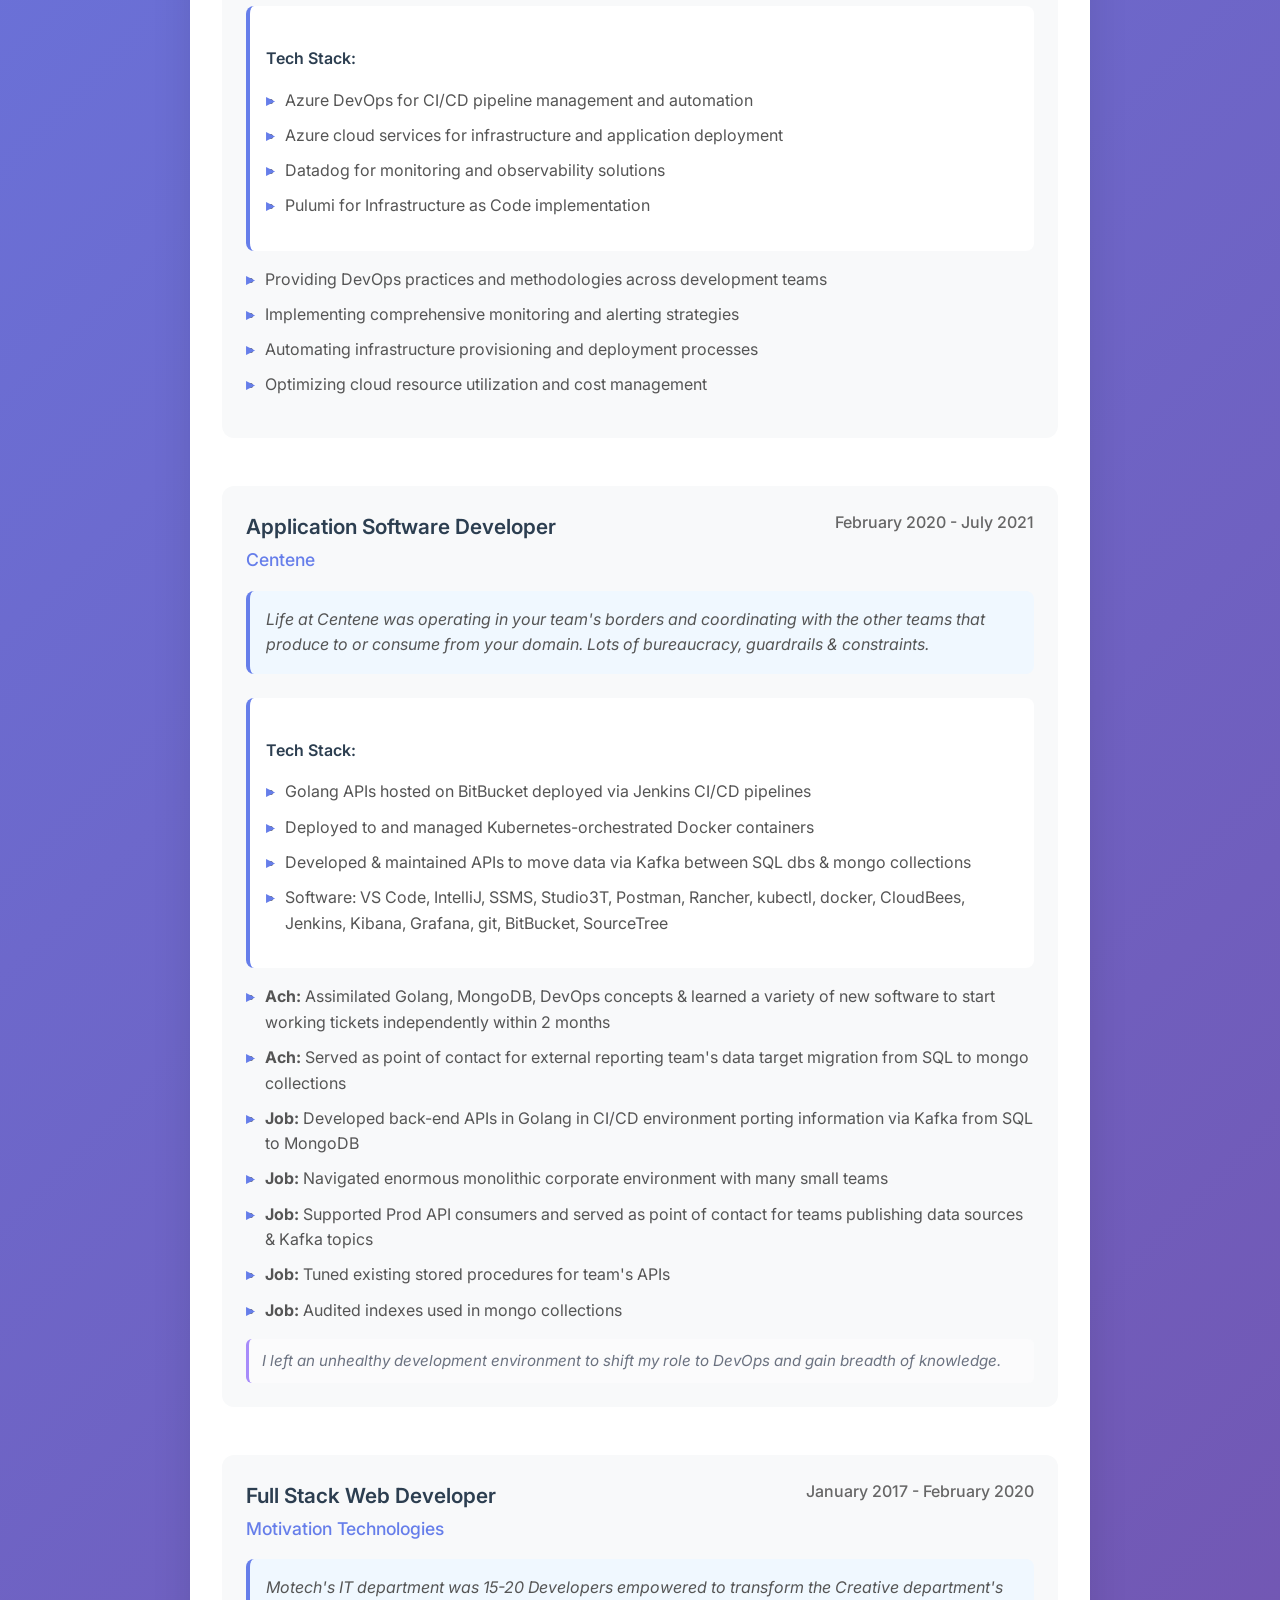
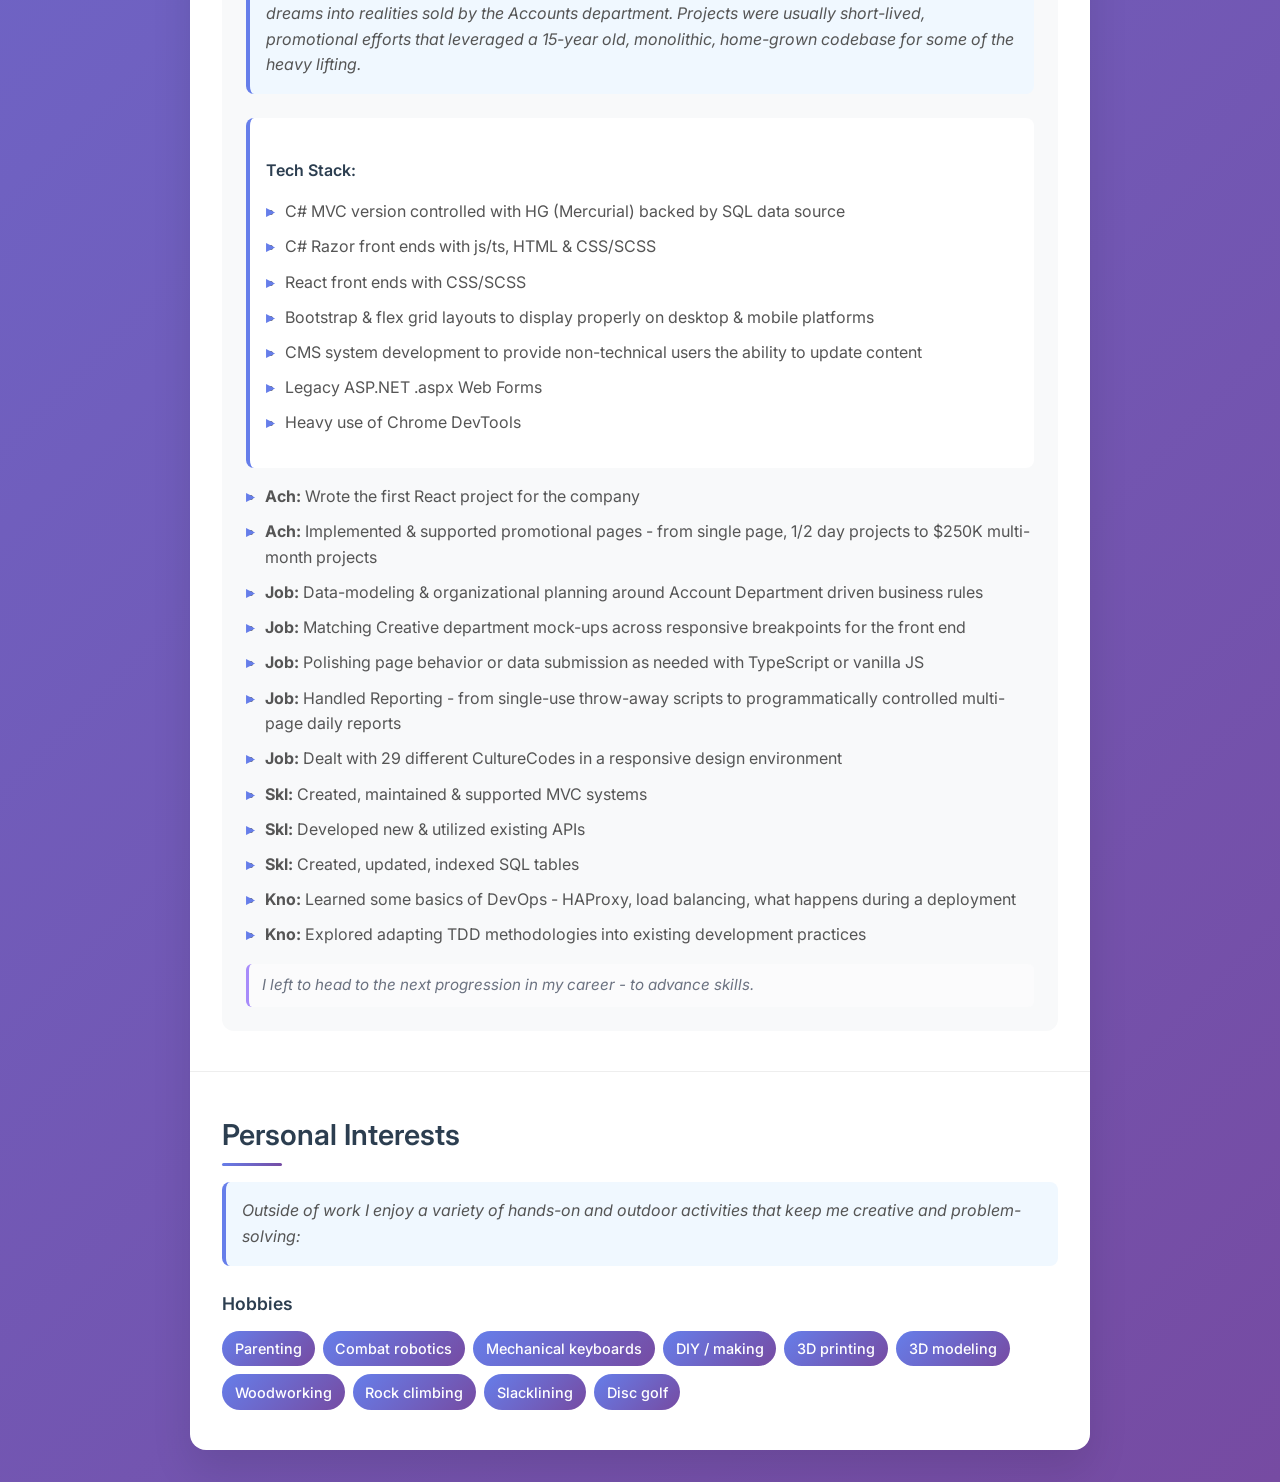
==== commit de9b6e94: "fixed both with & despite AI assistance" ====
--- a/index.html
+++ b/index.html
@@ -1,80 +1,18 @@
 <!DOCTYPE html>
 <html lang="en">
 <head>
-    <meta charset="UTF-8">
-    <meta name="viewport" content="width=device-width, initial-scale=1.0">
-    <title>Brad Lavender - Full-Stack Developer</title>
-    <link rel="stylesheet" href="styles.css">
-    <script src="data/resume-data.js"></script>
-    <link href="https://fonts.googleapis.com/css2?family=Inter:wght@300;400;500;600;700&display=swap" rel="stylesheet">
-    <link rel="stylesheet" href="https://cdnjs.cloudflare.com/ajax/libs/font-awesome/6.0.0/css/all.min.css">
+  <meta charset="utf-8">
+  <meta name="viewport" content="width=device-width,initial-scale=1">
+  <title></title>
+  <link rel="stylesheet" href="styles.css">
+  <script src="data/resume-data.js"></script>
+  <link href="https://fonts.googleapis.com/css2?family=Inter:wght@300;400;500;600;700&display=swap" rel="stylesheet">
+  <link rel="stylesheet" href="https://cdnjs.cloudflare.com/ajax/libs/font-awesome/6.0.0/css/all.min.css">
 </head>
 <body>
-    <div class="container">
-        <!-- Header Section -->
-        <header class="header">
-            <div class="header-content">
-                <div class="header-left">
-                    <h1 class="name"></h1>
-                    <div class="contact-info">
-                        <div class="contact-item">
-                            <i class="fas fa-envelope"></i>
-                            <a href="mailto:"></a>
-                        </div>
-                    </div>
-                </div>
-                <!-- Print-only header tech container: hidden on screen, populated at print time -->
-                <div id="print-header-tech" class="header-right"></div>
-            </div>
-        </header>
+  <div id="resume-root"></div>
 
-        <!-- Professional Summary Section -->
-        <section class="section">
-            <h2 class="section-title"></h2>
-            <div class="section-content">
-                <p class="summary-text"></p>
-            </div>
-        </section>
-
-        <!-- Technology Summary Section -->
-        <section class="section">
-            <h2 class="section-title"></h2>
-            <div class="section-content">
-                <div class="tech-grid"></div>
-            </div>
-        </section>
-
-        <!-- Career History Section -->
-        <section class="section">
-            <h2 class="section-title"></h2>
-            <div class="section-content"></div>
-        </section>
-                <section class="section personal-interests">
-                    <h2 class="section-title">Personal Interests</h2>
-                    <div class="section-content">
-                        <p class="job-description">Outside of work I enjoy a variety of hands-on and outdoor activities that keep me creative and problem-solving:</p>
-                        <div class="tech-grid">
-                            <div class="tech-category">
-                                <h3 class="company">Hobbies</h3>
-                                <div class="tech-tags">
-                                    <span class="tech-tag">Parenting</span>
-                                    <span class="tech-tag">Combat robotics</span>
-                                    <span class="tech-tag">Mechanical keyboards</span>
-                                    <span class="tech-tag">DIY / making</span>
-                                    <span class="tech-tag">3D printing</span>
-                                    <span class="tech-tag">3D modeling</span>
-                                    <span class="tech-tag">Woodworking</span>
-                                    <span class="tech-tag">Rock climbing</span>
-                                    <span class="tech-tag">Slacklining</span>
-                                    <span class="tech-tag">Disc golf</span>
-                                </div>
-                            </div>
-                        </div>
-                    </div>
-                </section>
-            </div>
-
-    <script src="site-render.js"></script>
-    <script src="script.js"></script>
+  <script src="site-render.js"></script>
+  <script src="script.js"></script>
 </body>
 </html>
